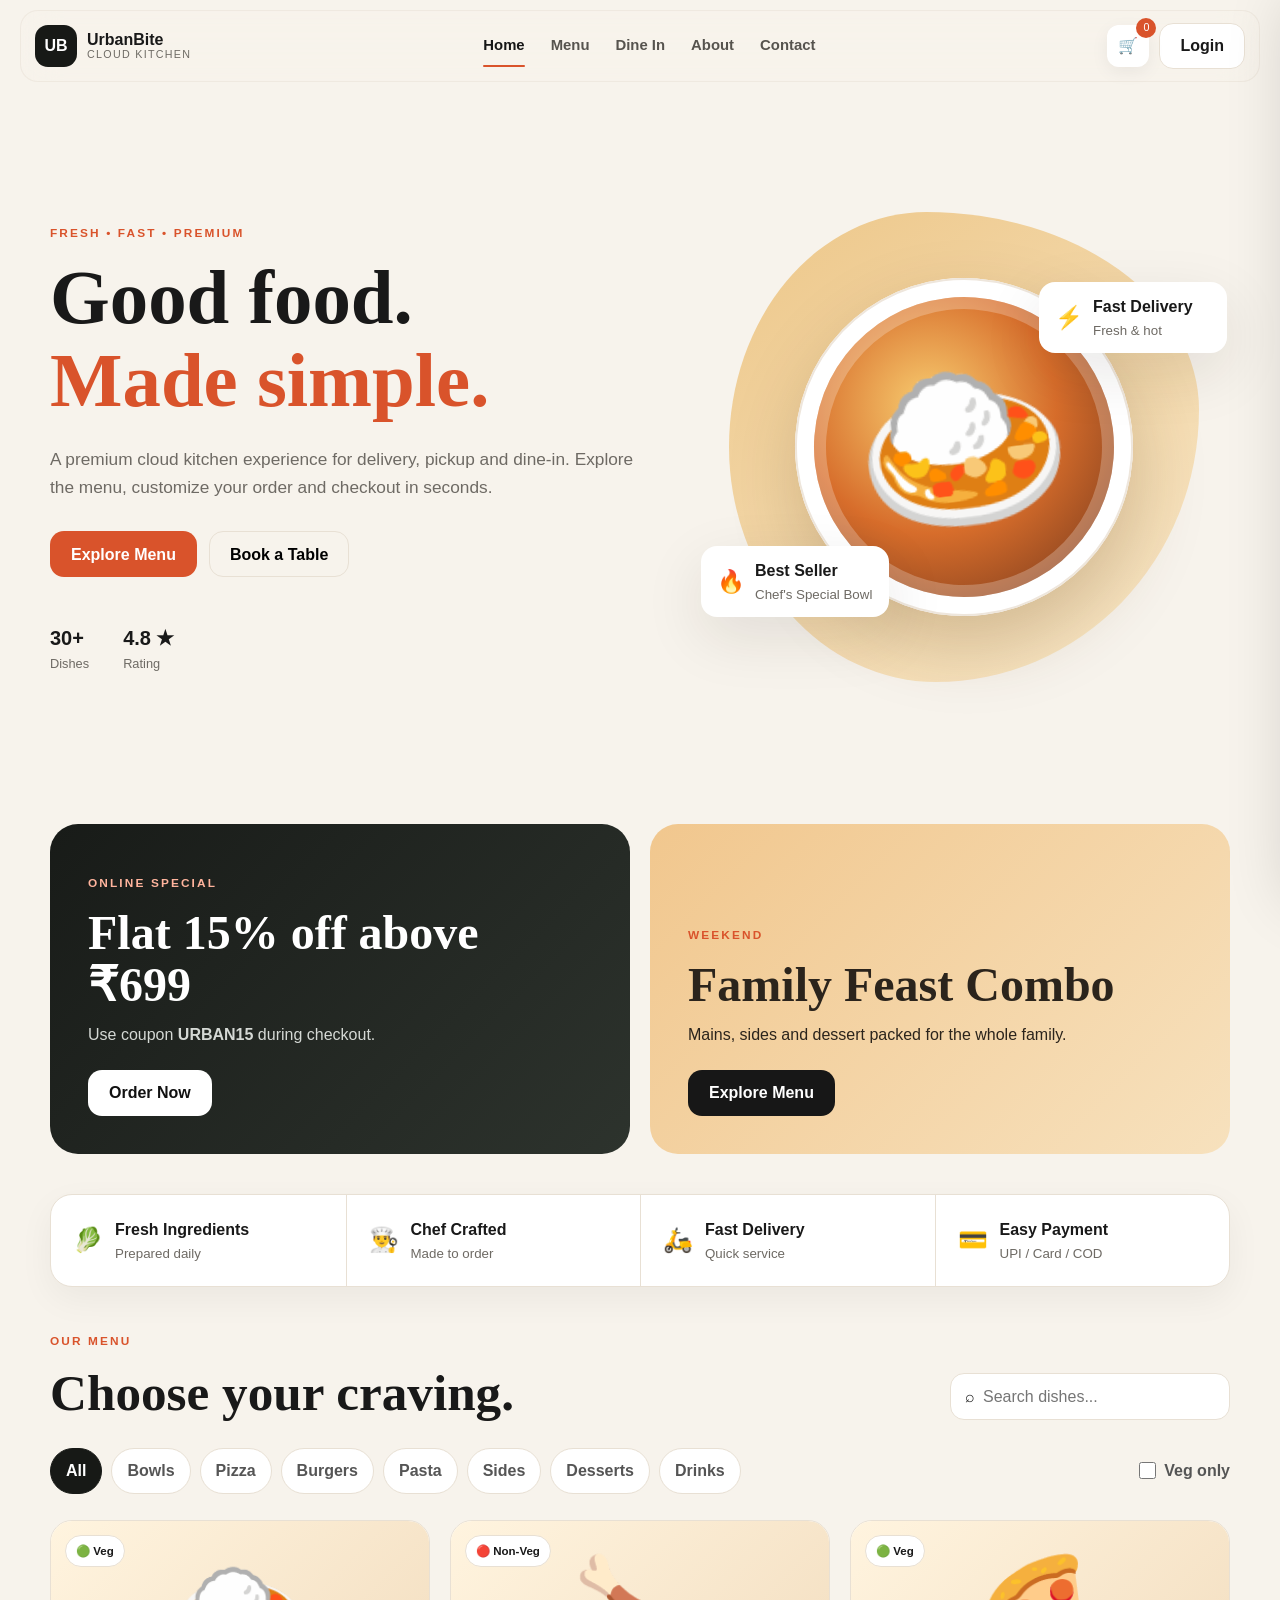
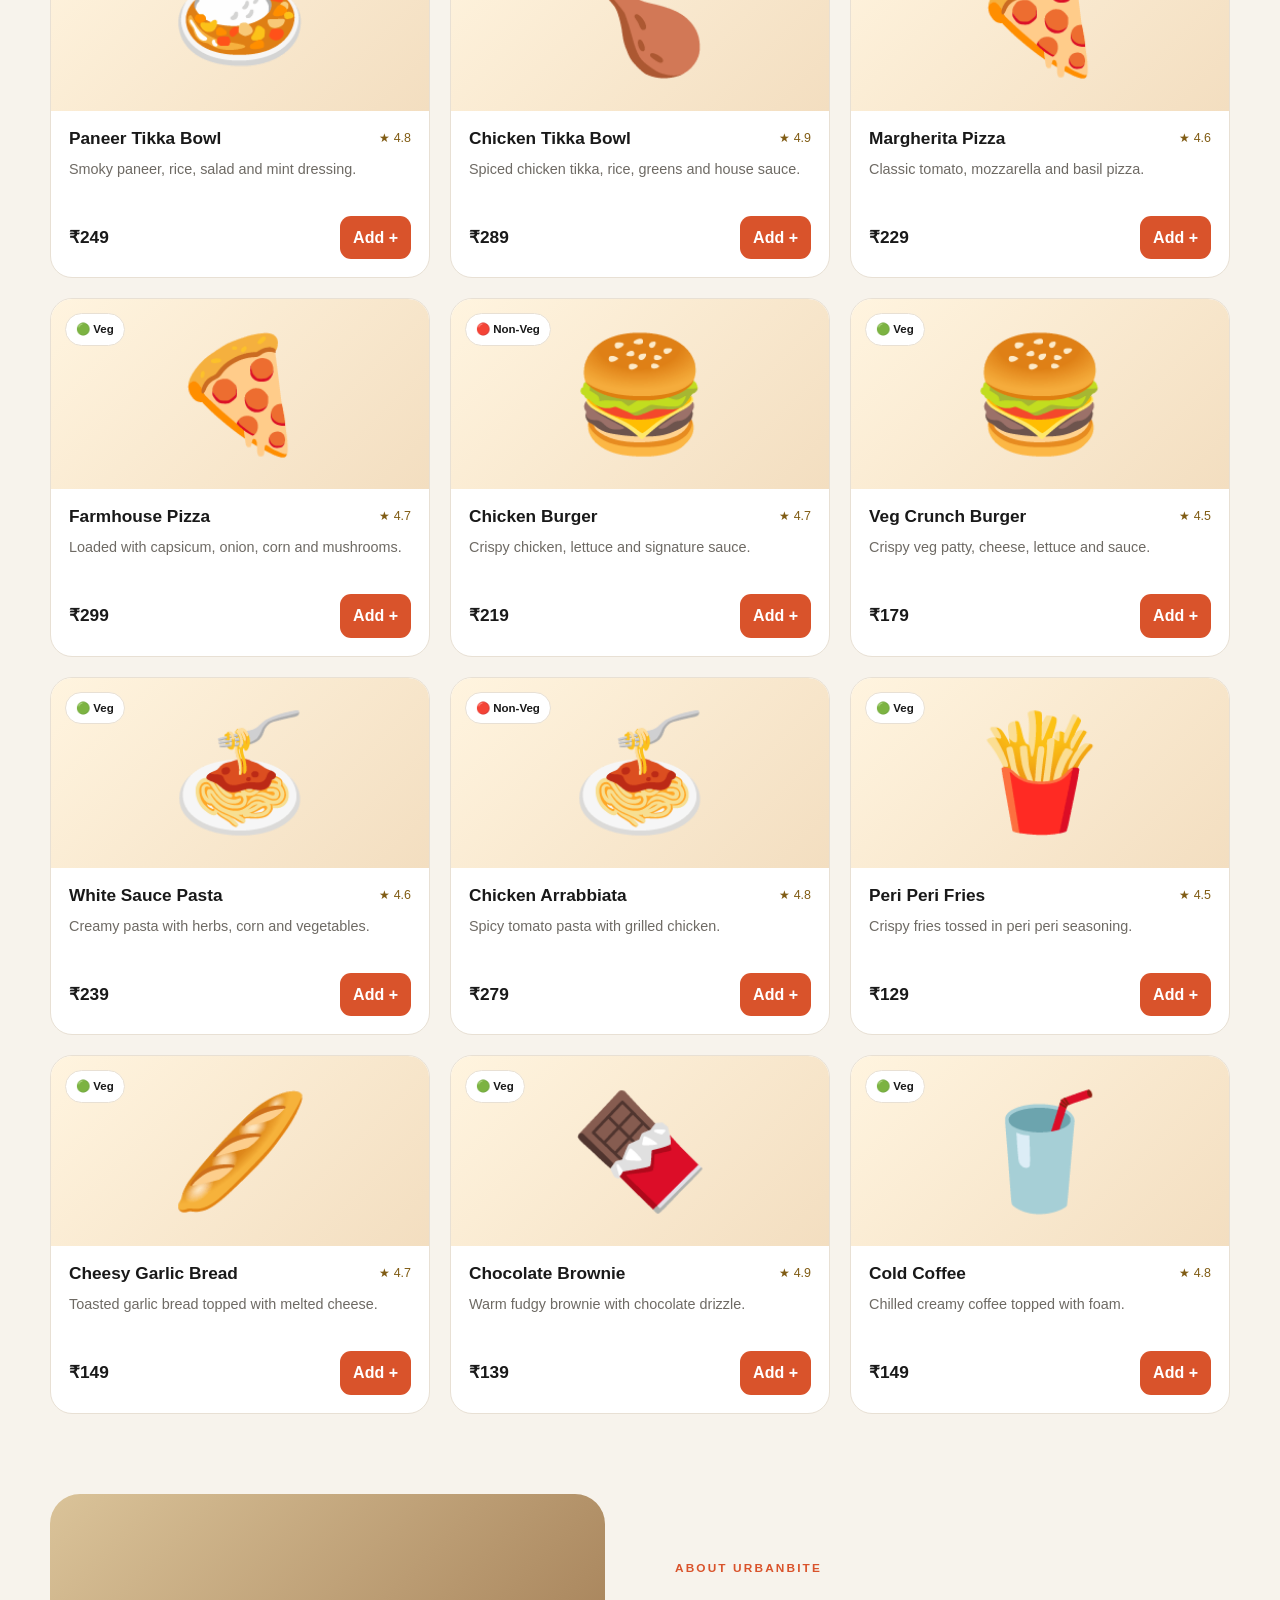
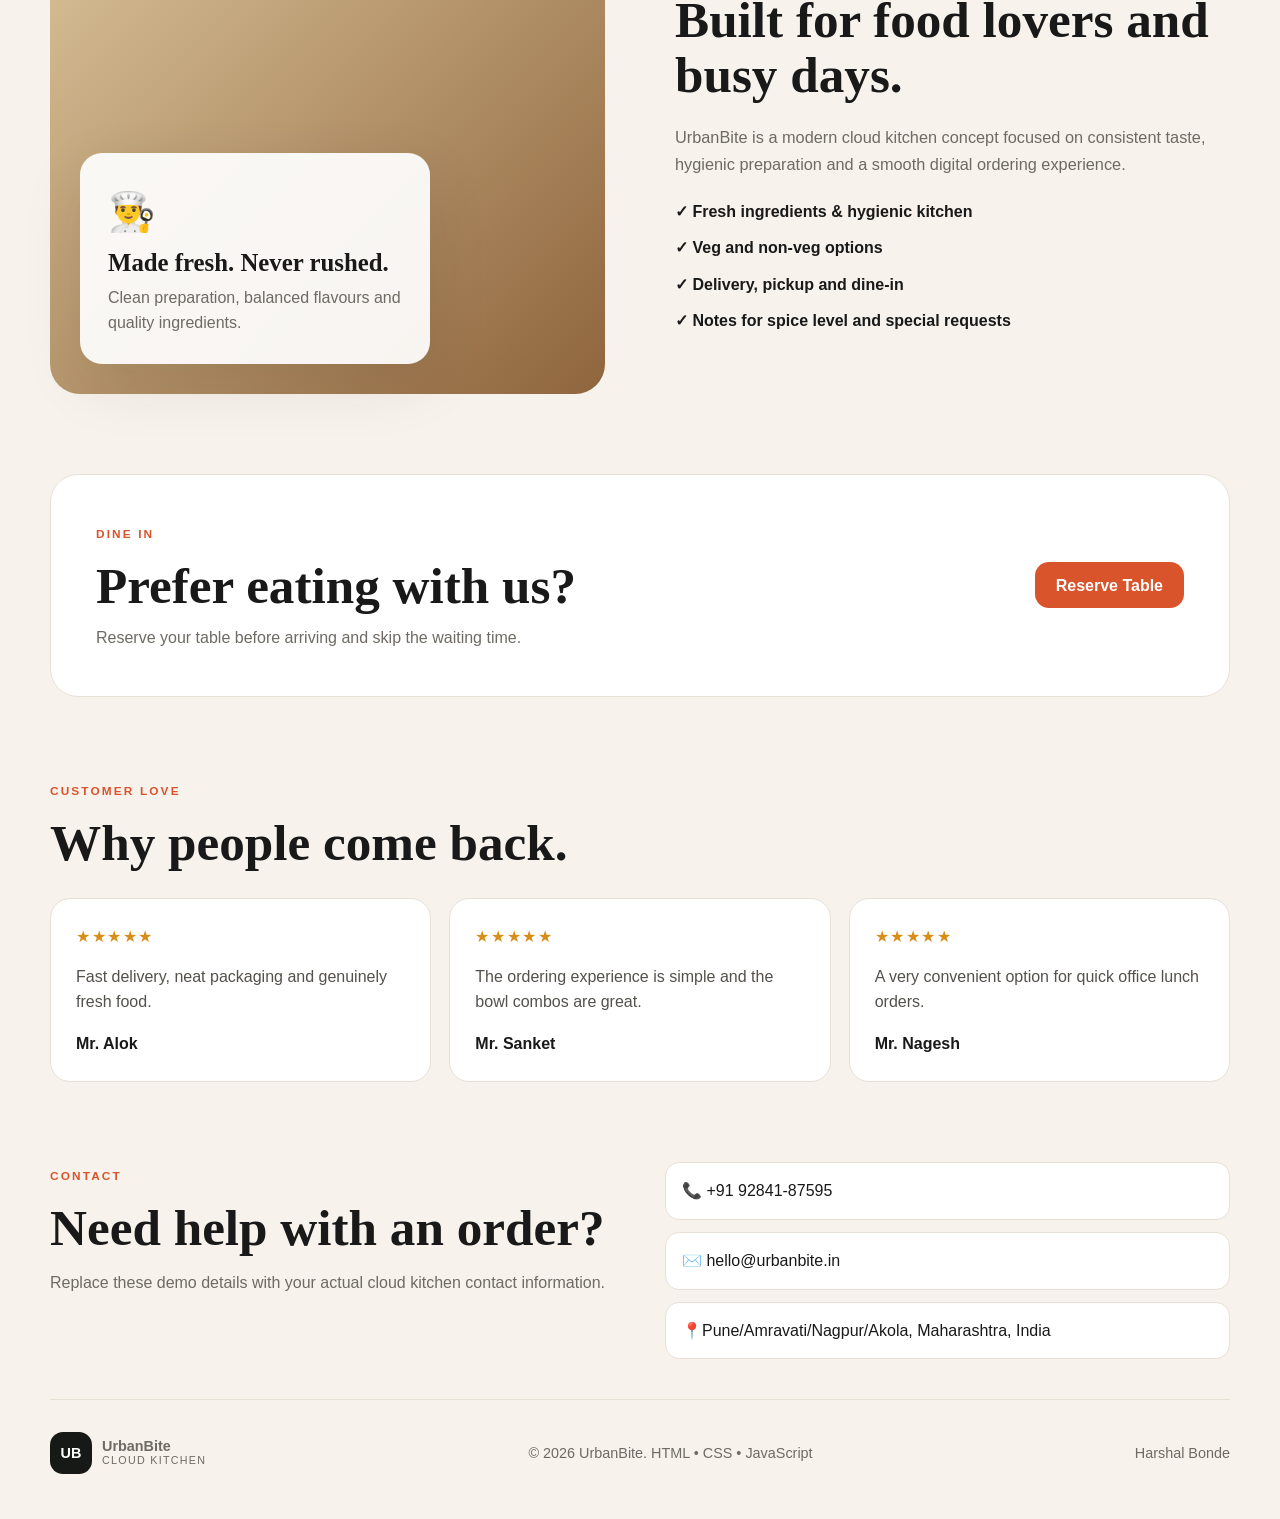
==== index.html @ 5ac87dfa "First Draft" ====
<!DOCTYPE html>
<html lang="en">

<head>
  <meta charset="UTF-8">
  <meta name="viewport" content="width=device-width, initial-scale=1.0">
  <meta name="description" content="UrbanBite - Premium Cloud Kitchen">
  <title>UrbanBite | Cloud Kitchen</title>
  <link rel="shortcut icon" href="fevicon.png" type="image/x-icon">
  <link rel="stylesheet" href="styles.css">
</head>

<body>
  <header class="site-header">
    <a class="brand" href="#home" aria-label="UrbanBite home">
      <span class="brand-mark">UB</span>
      <span class="brand-copy">
        <strong>UrbanBite</strong>
        <small>Cloud Kitchen</small>
      </span>
    </a>

    <button class="menu-toggle" id="menuToggle" aria-label="Toggle navigation" aria-expanded="false">☰</button>

    <nav class="nav-links" id="navLinks">
      <a href="#home" class="active">Home</a>
      <a href="#menu">Menu</a>
      <a href="#dinein">Dine In</a>
      <a href="#about">About</a>
      <a href="#contact">Contact</a>
    </nav>

    <div class="header-actions">
      <button class="icon-btn cart-open-btn" id="openCart" aria-label="Open cart">
        🛒 <span id="cartCount">0</span>
      </button>
      <a class="btn btn-outline" href="login.html" id="accountBtn">Login</a>
    </div>
  </header>

  <main>
    <section class="section hero" id="home">
      <div class="hero-copy">
        <span class="eyebrow">Fresh • Fast • Premium</span>
        <h1>Good food.<br><span>Made simple.</span></h1>
        <p>
          A premium cloud kitchen experience for delivery, pickup and dine-in.
          Explore the menu, customize your order and checkout in seconds.
        </p>
        <div class="hero-actions">
          <a class="btn btn-primary" href="#menu">Explore Menu</a>
          <button class="btn btn-ghost" data-open-booking>Book a Table</button>
        </div>

        <div class="hero-stats">
          <div><strong>30+</strong><span>Dishes</span></div>
          <div><strong>4.8 ★</strong><span>Rating</span></div>
          <!-- <div><strong>25 min</strong><span>Avg. Delivery</span></div> -->
        </div>
      </div>

      <div class="hero-visual" aria-hidden="true">
        <div class="food-orbit">
          <div class="plate">
            <div class="food-bowl">🍛</div>
          </div>
          <div class="floating-card card-1">
            <span>🔥</span>
            <div><strong>Best Seller</strong><small>Chef's Special Bowl</small></div>
          </div>
          <div class="floating-card card-2">
            <span>⚡</span>
            <div><strong>Fast Delivery</strong><small>Fresh & hot</small></div>
          </div>
        </div>
      </div>
    </section>

    

    <section class="section promo-grid">
      <article class="promo-card dark-card">
        <span class="eyebrow">Online Special</span>
        <h3>Flat 15% off above ₹699</h3>
        <p>Use coupon <strong>URBAN15</strong> during checkout.</p>
        <a href="#menu" class="btn btn-light">Order Now</a>
      </article>
      <article class="promo-card warm-card">
        <span class="eyebrow">Weekend</span>
        <h3>Family Feast Combo</h3>
        <p>Mains, sides and dessert packed for the whole family.</p>
        <a href="#menu" class="btn btn-dark">Explore Menu</a>
      </article>
    </section>


    <section class="feature-strip">
      <article><span>🥬</span>
        <div><strong>Fresh Ingredients</strong><small>Prepared daily</small></div>
      </article>
      <article><span>👨‍🍳</span>
        <div><strong>Chef Crafted</strong><small>Made to order</small></div>
      </article>
      <article><span>🛵</span>
        <div><strong>Fast Delivery</strong><small>Quick service</small></div>
      </article>
      <article><span>💳</span>
        <div><strong>Easy Payment</strong><small>UPI / Card / COD</small></div>
      </article>
    </section>


    <section class="section menu-section" id="menu">
      <div class="section-heading">
        <div>
          <span class="eyebrow">Our Menu</span>
          <h2>Choose your craving.</h2>
        </div>
        <label class="search-box">
          <span>⌕</span>
          <input type="search" id="menuSearch" placeholder="Search dishes..." aria-label="Search dishes">
        </label>
      </div>

      <div class="menu-toolbar">
        <div class="category-tabs" id="categoryTabs"></div>
        <label class="veg-filter">
          <input type="checkbox" id="vegOnly">
          <span>Veg only</span>
        </label>
      </div>

      <div class="menu-grid" id="menuGrid"></div>
    </section>

    

    <section class="section split-section" id="about">
      <div class="about-visual">
        <div class="about-panel">
          <span>👨‍🍳</span>
          <h3>Made fresh. Never rushed.</h3>
          <p>Clean preparation, balanced flavours and quality ingredients.</p>
        </div>
      </div>
      <div class="about-copy">
        <span class="eyebrow">About UrbanBite</span>
        <h2>Built for food lovers and busy days.</h2>
        <p>
          UrbanBite is a modern cloud kitchen concept focused on consistent taste,
          hygienic preparation and a smooth digital ordering experience.
        </p>
        <div class="check-list">
          <p>✓ Fresh ingredients & hygienic kitchen</p>
          <p>✓ Veg and non-veg options</p>
          <p>✓ Delivery, pickup and dine-in</p>
          <p>✓ Notes for spice level and special requests</p>
        </div>
      </div>
    </section>

    <section class="section dinein-section" id="dinein">
      <div class="dinein-card">
        <div>
          <span class="eyebrow">Dine In</span>
          <h2>Prefer eating with us?</h2>
          <p>Reserve your table before arriving and skip the waiting time.</p>
        </div>
        <button class="btn btn-primary" data-open-booking>Reserve Table</button>
      </div>
    </section>

    <section class="section testimonials">
      <div class="section-heading">
        <div>
          <span class="eyebrow">Customer Love</span>
          <h2>Why people come back.</h2>
        </div>
      </div>
      <div class="testimonial-grid">
        <article>
          <div class="stars">★★★★★</div>
          <p>Fast delivery, neat packaging and genuinely fresh food.</p><strong>Mr. Alok</strong>
        </article>
        <article>
          <div class="stars">★★★★★</div>
          <p>The ordering experience is simple and the bowl combos are great.</p><strong>Mr. Sanket</strong>
        </article>
        <article>
          <div class="stars">★★★★★</div>
          <p>A very convenient option for quick office lunch orders.</p><strong>Mr. Nagesh</strong>
        </article>
      </div>
    </section>

    <section class="section contact-section" id="contact">
      <div>
        <span class="eyebrow">Contact</span>
        <h2>Need help with an order?</h2>
        <p>Replace these demo details with your actual cloud kitchen contact information.</p>
      </div>
      <div class="contact-cards">
        <a href="tel:+919999999999">📞 +91 92841-87595</a>
        <a href="mailto:hello@urbanbite.in">✉️ hello@urbanbite.in</a>
        <span>📍Pune/Amravati/Nagpur/Akola, Maharashtra, India</span>
      </div>
    </section>
  </main>

  <footer>
    <div class="brand">
      <span class="brand-mark">UB</span>
      <span class="brand-copy"><strong>UrbanBite</strong><small>Cloud Kitchen</small></span>
    </div>
    <p>© <span id="year"></span> UrbanBite. HTML • CSS • JavaScript</p>
    <a href="admin.html">Harshal Bonde</a>
  </footer>

  <aside class="cart-drawer" id="cartDrawer" aria-hidden="true">
    <div class="drawer-head">
      <div><small>Your Order</small>
        <h3>Cart</h3>
      </div>
      <button class="icon-btn" id="closeCart" aria-label="Close cart">✕</button>
    </div>
    <div class="cart-items" id="cartItems"></div>
    <div class="coupon-row">
      <input id="couponInput" placeholder="Coupon code">
      <button id="applyCoupon" class="btn btn-outline">Apply</button>
    </div>
    <div class="cart-summary">
      <div><span>Subtotal</span><strong id="cartSubtotal">₹0</strong></div>
      <div><span>Discount</span><strong id="cartDiscount">- ₹0</strong></div>
      <div><span>Delivery</span><strong id="deliveryFee">₹0</strong></div>
      <div class="grand-total"><span>Total</span><strong id="cartTotal">₹0</strong></div>
      <button class="btn btn-primary full" id="checkoutBtn">Proceed to Checkout</button>
    </div>
  </aside>

  <div class="overlay" id="overlay"></div>

  <div class="modal" id="bookingModal" aria-hidden="true">
    <div class="modal-card">
      <div class="modal-head">
        <div><small>Dine In</small>
          <h3>Reserve a Table</h3>
        </div>
        <button class="icon-btn modal-close" data-close-modal>✕</button>
      </div>
      <form id="bookingForm" class="form-grid">
        <label>Full Name<input required name="name" placeholder="Your name"></label>
        <label>Phone<input required name="phone" type="tel" placeholder="Mobile number"></label>
        <label>Date<input required name="date" type="date"></label>
        <label>Time<input required name="time" type="time"></label>
        <label>Guests
          <select required name="guests">
            <option value="">Select</option>
            <option>1</option>
            <option>2</option>
            <option>3</option>
            <option>4</option>
            <option>5</option>
            <option>6+</option>
          </select>
        </label>
        <label>Seating
          <select name="seating">
            <option>Indoor</option>
            <option>Outdoor</option>
            <option>No preference</option>
          </select>
        </label>
        <button class="btn btn-primary full span-2" type="submit">Confirm Reservation</button>
      </form>
    </div>
  </div>

  <div class="modal" id="checkoutModal" aria-hidden="true">
    <div class="modal-card checkout-card">
      <div class="modal-head">
        <div><small>Checkout</small>
          <h3>Complete Your Order</h3>
        </div>
        <button class="icon-btn modal-close" data-close-modal>✕</button>
      </div>
      <form id="checkoutForm" class="form-grid">
        <label>Full Name<input required name="name" placeholder="Your name"></label>
        <label>Phone<input required name="phone" type="tel" placeholder="Mobile number"></label>
        <label class="span-2">Delivery Address<textarea required name="address"
            placeholder="House no, area, landmark"></textarea></label>
        <label>Order Type
          <select name="orderType" id="orderType">
            <option>Delivery</option>
            <option>Pickup</option>
          </select>
        </label>
        <label>Payment
          <select name="payment">
            <option>Cash on Delivery</option>
            <option>UPI (Any)</option>
            <option>Card (Debit/Credit)</option>
          </select>
        </label>
        <label class="span-2">Instructions<textarea name="notes"
            placeholder="Less spicy, no onion, etc."></textarea></label>
        <button class="btn btn-primary full span-2" type="submit">Place Order</button>
      </form>
    </div>
  </div>

  <div class="toast" id="toast"></div>

  <script src="data.js"></script>
  <script src="app.js"></script>
</body>

</html>
---- styles.css ----
/* :root {
  --bg: #f7f3ec;
  --surface: #fff;
  --surface-soft: #fffaf2;
  --text: #191919;
  --muted: #6e6a64;
  --accent: #d9532b;
  --accent-dark: #ad391d;
  --dark: #171916;
  --line: #e8e0d4;
  --green: #32734d;
  --red: #b43b32;
  --shadow: 0 20px 60px rgba(38, 28, 15, .10);
  --radius: 24px;
}

* {
  box-sizing: border-box;
  margin: 0;
  padding: 0
}

html {
  scroll-behavior: smooth
}

body {
  font-family: Inter, Segoe UI, Arial, sans-serif;
  background: var(--bg);
  color: var(--text);
  line-height: 1.6
}

body.no-scroll {
  overflow: hidden
}

a {
  text-decoration: none;
  color: inherit
}

button,
input,
select,
textarea {
  font: inherit
}

button {
  cursor: pointer
}

h1,
h2,
h3 {
  font-family: Georgia, "Times New Roman", serif;
  line-height: 1.08
}

h1 {
  font-size: clamp(3rem, 6vw, 6rem)
}

h2 {
  font-size: clamp(2rem, 4vw, 3.8rem)
}

h3 {
  font-size: 1.55rem
}

small {
  color: var(--muted)
}

.section {
  width: min(1180px, calc(100% - 40px));
  margin: auto;
  padding: 90px 0
}

.eyebrow {
  display: inline-block;
  color: var(--accent);
  text-transform: uppercase;
  letter-spacing: .18em;
  font-size: .74rem;
  font-weight: 800;
  margin-bottom: 14px
}

.btn {
  min-height: 46px;
  border-radius: 14px;
  padding: 0 20px;
  border: 1px solid transparent;
  display: inline-flex;
  align-items: center;
  justify-content: center;
  font-weight: 750;
  gap: 8px;
  transition: .22s
}

.btn:hover {
  transform: translateY(-2px)
}

.btn-primary {
  background: var(--accent);
  color: #fff
}

.btn-primary:hover {
  background: var(--accent-dark)
}

.btn-outline {
  background: #fff;
  border-color: var(--line)
}

.btn-ghost {
  background: transparent;
  border-color: var(--line)
}

.btn-light {
  background: #fff;
  color: #111
}

.btn-dark {
  background: #171717;
  color: #fff
}

.full {
  width: 100%
}

.icon-btn {
  border: 0;
  background: #fff;
  width: 42px;
  height: 42px;
  border-radius: 12px;
  display: grid;
  place-items: center;
  box-shadow: 0 5px 18px rgba(0, 0, 0, .06)
}

.site-header {
  position: sticky;
  top: 10px;
  z-index: 70;
  width: min(1240px, calc(100% - 24px));
  margin: 10px auto 0;
  padding: 12px 14px;
  border-radius: 18px;
  border: 1px solid rgba(232, 224, 212, 50%);
  background: rgba(247, 243, 236, 40%);
  backdrop-filter: blur(18px);
  display: flex;
  align-items: center;
  justify-content: space-between;
  gap: 18px
}

.brand {
  display: flex;
  align-items: center;
  gap: 10px
}

.brand-mark {
  width: 42px;
  height: 42px;
  border-radius: 13px;
  background: var(--dark);
  color: #fff;
  display: grid;
  place-items: center;
  font-weight: 900
}

.brand-copy strong,
.brand-copy small {
  display: block;
  line-height: 1.1
}

.brand-copy small {
  font-size: .67rem;
  letter-spacing: .12em;
  text-transform: uppercase
}

.nav-links {
  display: flex;
  align-items: center;
  gap: 26px;
  font-size: .93rem;
  font-weight: 700
}

.nav-links a {
  color: #56534e;
  position: relative
}

.nav-links a:hover,
.nav-links a.active {
  color: #161616
}

.nav-links a.active:after {
  content: "";
  position: absolute;
  left: 0;
  right: 0;
  bottom: -9px;
  height: 2px;
  border-radius: 2px;
  background: var(--accent)
}

.header-actions {
  display: flex;
  gap: 10px;
  align-items: center
}

.cart-open-btn {
  position: relative
}

#cartCount {
  position: absolute;
  right: -7px;
  top: -7px;
  min-width: 20px;
  height: 20px;
  border-radius: 10px;
  background: var(--accent);
  color: white;
  font-size: .67rem;
  display: grid;
  place-items: center;
  padding: 0 5px
}

.menu-toggle {
  display: none;
  border: 0;
  background: transparent;
  font-size: 1.4rem
}

.hero {
  min-height: 78vh;
  display: grid;
  grid-template-columns: 1.05fr .95fr;
  gap: 60px;
  align-items: center;
  padding-top: 68px
}

.hero h1 span {
  color: var(--accent)
}

.hero-copy>p {
  max-width: 620px;
  color: var(--muted);
  font-size: 1.08rem;
  margin: 23px 0 30px
}

.hero-actions {
  display: flex;
  gap: 12px;
  flex-wrap: wrap
}

.hero-stats {
  display: flex;
  gap: 34px;
  flex-wrap: wrap;
  margin-top: 45px
}

.hero-stats div {
  display: flex;
  flex-direction: column
}

.hero-stats strong {
  font-size: 1.25rem
}

.hero-stats span {
  font-size: .8rem;
  color: var(--muted)
}

.hero-visual {
  display: grid;
  place-items: center
}

.food-orbit {
  position: relative;
  width: min(470px, 90vw);
  aspect-ratio: 1;
  border-radius: 42% 58% 56% 44% / 50% 42% 58% 50%;
  background: linear-gradient(145deg, #edc789, #f9e8c9);
  display: grid;
  place-items: center
}

.plate {
  width: 72%;
  aspect-ratio: 1;
  border-radius: 50%;
  background: #fff;
  padding: 19px;
  box-shadow: 0 30px 70px rgba(88, 56, 16, .22), inset 0 0 0 2px #eee6dc;
  transform: rotate(-7deg)
}

.food-bowl {
  width: 100%;
  height: 100%;
  border-radius: 50%;
  background: radial-gradient(circle at 40% 35%, #f8ce71, #d76d2b 48%, #6b331b 100%);
  display: grid;
  place-items: center;
  font-size: 11rem;
  box-shadow: inset 0 0 0 12px rgba(255, 255, 255, .24)
}

.floating-card {
  position: absolute;
  background: #fff;
  padding: 12px 16px;
  border-radius: 16px;
  box-shadow: var(--shadow);
  display: flex;
  align-items: center;
  gap: 10px;
  min-width: 188px
}

.floating-card>span {
  font-size: 1.4rem
}

.floating-card strong,
.floating-card small {
  display: block
}

.card-1 {
  left: -28px;
  bottom: 65px
}

.card-2 {
  right: -28px;
  top: 70px
}

.feature-strip {
  width: min(1180px, calc(100% - 40px));
  margin: 0 auto;
  background: #fff;
  border: 1px solid var(--line);
  border-radius: 22px;
  display: grid;
  grid-template-columns: repeat(4, 1fr);
  box-shadow: 0 12px 35px rgba(0, 0, 0, .05)
}

.feature-strip article {
  display: flex;
  align-items: center;
  gap: 12px;
  padding: 22px
}

.feature-strip article+article {
  border-left: 1px solid var(--line)
}

.feature-strip article>span {
  font-size: 1.5rem
}

.feature-strip strong,
.feature-strip small {
  display: block
}

.section-heading {
  display: flex;
  align-items: end;
  justify-content: space-between;
  gap: 20px;
  margin-bottom: 28px
}

.search-box {
  min-width: 280px;
  border: 1px solid var(--line);
  background: #fff;
  border-radius: 14px;
  padding: 0 14px;
  display: flex;
  align-items: center;
  gap: 8px
}

.search-box input {
  height: 45px;
  width: 100%;
  border: 0;
  outline: 0;
  background: transparent
}

.menu-toolbar {
  display: flex;
  align-items: center;
  justify-content: space-between;
  gap: 20px;
  margin-bottom: 26px
}

.category-tabs {
  display: flex;
  gap: 9px;
  flex-wrap: wrap
}

.category-tabs button {
  border: 1px solid var(--line);
  background: #fff;
  border-radius: 999px;
  padding: 9px 15px;
  font-weight: 700;
  color: #555
}

.category-tabs button.active {
  background: var(--dark);
  color: #fff;
  border-color: var(--dark)
}

.veg-filter {
  display: flex;
  gap: 8px;
  align-items: center;
  white-space: nowrap;
  font-weight: 700;
  color: #555
}

.veg-filter input {
  accent-color: var(--green);
  width: 17px;
  height: 17px
}

.menu-grid {
  display: grid;
  grid-template-columns: repeat(3, 1fr);
  gap: 20px
}

.menu-card {
  background: #fff;
  border: 1px solid var(--line);
  border-radius: 22px;
  overflow: hidden;
  transition: .25s;
  display: flex;
  flex-direction: column
}

.menu-card:hover {
  transform: translateY(-5px);
  box-shadow: var(--shadow)
}

.menu-image {
  min-height: 190px;
  display: grid;
  place-items: center;
  font-size: 7rem;
  background: linear-gradient(135deg, #fff4df, #f3dec0);
  position: relative
}

.food-badge {
  position: absolute;
  top: 14px;
  left: 14px;
  background: #fff;
  border: 1px solid var(--line);
  padding: 6px 10px;
  border-radius: 999px;
  font-size: .72rem;
  font-weight: 800
}

.menu-card-body {
  padding: 18px;
  display: flex;
  flex-direction: column;
  gap: 9px;
  flex: 1
}

.menu-card-top {
  display: flex;
  justify-content: space-between;
  gap: 12px;
  align-items: flex-start
}

.menu-card h3 {
  font-family: inherit;
  font-size: 1.08rem
}

.rating {
  font-size: .78rem;
  color: #805c14;
  white-space: nowrap
}

.menu-card p {
  font-size: .9rem;
  color: var(--muted);
  min-height: 44px
}

.menu-card-bottom {
  display: flex;
  align-items: center;
  justify-content: space-between;
  margin-top: auto;
  padding-top: 5px
}

.price {
  font-size: 1.08rem;
  font-weight: 900
}

.add-btn {
  border: 0;
  background: var(--accent);
  color: white;
  padding: 9px 13px;
  border-radius: 11px;
  font-weight: 800
}

.empty-state {
  grid-column: 1/-1;
  text-align: center;
  background: #fff;
  border: 1px dashed var(--line);
  border-radius: 20px;
  padding: 45px;
  color: var(--muted)
}

.promo-grid {
  display: grid;
  grid-template-columns: 1fr 1fr;
  gap: 20px
}

.promo-card {
  min-height: 330px;
  border-radius: 28px;
  padding: 38px;
  display: flex;
  flex-direction: column;
  justify-content: end;
  align-items: flex-start
}

.promo-card h3 {
  font-size: clamp(2rem, 4vw, 3rem);
  max-width: 470px;
  margin-bottom: 12px
}

.promo-card p {
  margin-bottom: 22px
}

.dark-card {
  background: linear-gradient(135deg, #181b18, #2d332d);
  color: #fff
}

.dark-card .eyebrow {
  color: #ffb49d
}

.dark-card p {
  color: #d5d9d5
}

.warm-card {
  background: linear-gradient(135deg, #f1c78e, #f7e1bd);
  color: #2b241c
}

.split-section {
  display: grid;
  grid-template-columns: 1fr 1fr;
  gap: 70px;
  align-items: center
}

.about-visual {
  min-height: 500px;
  border-radius: 30px;
  background: linear-gradient(135deg, #dac399, #8f653d);
  padding: 30px;
  display: flex;
  align-items: end
}

.about-panel {
  background: rgba(255, 255, 255, .92);
  padding: 28px;
  border-radius: 22px;
  max-width: 350px;
  box-shadow: var(--shadow)
}

.about-panel>span {
  font-size: 2.4rem
}

.about-panel h3 {
  margin: 8px 0
}

.about-panel p,
.about-copy>p {
  color: var(--muted)
}

.about-copy>p {
  font-size: 1.02rem;
  margin: 22px 0
}

.check-list {
  display: grid;
  gap: 11px;
  font-weight: 700
}

.dinein-card {
  background: #fff;
  border: 1px solid var(--line);
  border-radius: 28px;
  padding: 45px;
  display: flex;
  align-items: center;
  justify-content: space-between;
  gap: 30px
}

.dinein-card p {
  color: var(--muted);
  margin-top: 12px
}

.testimonial-grid {
  display: grid;
  grid-template-columns: repeat(3, 1fr);
  gap: 18px
}

.testimonial-grid article {
  background: #fff;
  border: 1px solid var(--line);
  border-radius: 20px;
  padding: 25px
}

.stars {
  color: #d98d19;
  letter-spacing: .1em;
  margin-bottom: 14px
}

.testimonial-grid p {
  color: #54514c;
  margin-bottom: 16px
}

.contact-section {
  display: grid;
  grid-template-columns: 1fr 1fr;
  gap: 50px;
  align-items: start
}

.contact-section>div:first-child p {
  color: var(--muted);
  margin-top: 14px;
  max-width: 580px
}

.contact-cards {
  display: grid;
  gap: 12px
}

.contact-cards>* {
  background: #fff;
  border: 1px solid var(--line);
  border-radius: 14px;
  padding: 15px 16px
}

footer {
  width: min(1180px, calc(100% - 40px));
  margin: auto;
  border-top: 1px solid var(--line);
  padding: 32px 0 45px;
  display: flex;
  justify-content: space-between;
  align-items: center;
  gap: 20px;
  color: var(--muted);
  font-size: .9rem
}

.overlay {
  position: fixed;
  inset: 0;
  background: rgba(15, 14, 12, .48);
  z-index: 80;
  opacity: 0;
  visibility: hidden;
  transition: .25s
}

.overlay.active {
  opacity: 1;
  visibility: visible
}

.cart-drawer {
  position: fixed;
  right: -470px;
  top: 0;
  z-index: 90;
  width: min(440px, 100%);
  height: 100vh;
  background: #fff;
  padding: 24px;
  display: flex;
  flex-direction: column;
  transition: .3s;
  box-shadow: -20px 0 60px rgba(0, 0, 0, .16)
}

.cart-drawer.open {
  right: 0
}

.drawer-head,
.modal-head,
.card-title {
  display: flex;
  align-items: center;
  justify-content: space-between;
  gap: 20px
}

.cart-items {
  flex: 1;
  overflow: auto;
  padding: 18px 0;
  display: grid;
  align-content: start;
  gap: 12px
}

.cart-empty {
  text-align: center;
  padding: 60px 15px;
  color: var(--muted)
}

.cart-item {
  display: grid;
  grid-template-columns: 58px 1fr auto;
  gap: 12px;
  border: 1px solid var(--line);
  padding: 11px;
  border-radius: 15px;
  align-items: center
}

.cart-item-icon {
  width: 58px;
  height: 58px;
  border-radius: 13px;
  background: var(--surface-soft);
  display: grid;
  place-items: center;
  font-size: 1.7rem
}

.cart-item h4 {
  font-size: .93rem
}

.cart-item small {
  display: block
}

.qty-controls {
  display: flex;
  align-items: center;
  gap: 8px;
  margin-top: 6px
}

.qty-controls button {
  width: 25px;
  height: 25px;
  border: 1px solid var(--line);
  background: #fff;
  border-radius: 7px
}

.remove-item {
  border: 0;
  background: transparent;
  color: var(--red);
  font-size: .78rem;
  margin-top: 5px
}

.coupon-row {
  display: grid;
  grid-template-columns: 1fr auto;
  gap: 8px;
  margin-bottom: 10px
}

.coupon-row input {
  border: 1px solid var(--line);
  border-radius: 12px;
  padding: 0 12px;
  outline: 0
}

.cart-summary {
  border-top: 1px solid var(--line);
  padding-top: 14px;
  display: grid;
  gap: 8px
}

.cart-summary>div {
  display: flex;
  justify-content: space-between
}

.grand-total {
  font-size: 1.12rem;
  border-top: 1px dashed var(--line);
  padding-top: 10px;
  margin-top: 3px
}

.cart-summary .btn {
  margin-top: 7px
}

.modal {
  position: fixed;
  inset: 0;
  z-index: 100;
  background: rgba(15, 14, 12, .58);
  display: grid;
  place-items: center;
  padding: 20px;
  opacity: 0;
  visibility: hidden;
  transition: .22s
}

.modal.open {
  opacity: 1;
  visibility: visible
}

.modal-card {
  width: min(620px, 100%);
  max-height: 92vh;
  overflow: auto;
  background: #fff;
  border-radius: 24px;
  padding: 24px;
  box-shadow: var(--shadow)
}

.modal-head {
  margin-bottom: 20px
}

.form-grid {
  display: grid;
  grid-template-columns: 1fr 1fr;
  gap: 14px
}

.form-grid label,
.auth-form label {
  font-size: .83rem;
  font-weight: 800;
  color: #555;
  display: grid;
  gap: 6px
}

.form-grid input,
.form-grid select,
.form-grid textarea,
.auth-form input {
  width: 100%;
  border: 1px solid var(--line);
  border-radius: 12px;
  padding: 12px;
  background: #fff;
  outline: 0;
  color: var(--text)
}

.form-grid input:focus,
.form-grid select:focus,
.form-grid textarea:focus,
.auth-form input:focus {
  border-color: #be806d;
  box-shadow: 0 0 0 3px rgba(217, 83, 43, .08)
}

.form-grid textarea {
  min-height: 86px;
  resize: vertical
}

.span-2 {
  grid-column: span 2
}

.toast {
  position: fixed;
  z-index: 150;
  left: 50%;
  bottom: 30px;
  transform: translate(-50%, 30px);
  background: #161616;
  color: #fff;
  padding: 12px 18px;
  border-radius: 12px;
  opacity: 0;
  visibility: hidden;
  transition: .25s;
  box-shadow: 0 12px 30px rgba(0, 0, 0, .2);
  text-align: center
}

.toast.show {
  opacity: 1;
  visibility: visible;
  transform: translate(-50%, 0)
}

.auth-page {
  min-height: 100vh;
  background: linear-gradient(120deg, #f7f3ec 50%, #efe1cb 50%)
}

.auth-brand {
  position: absolute;
  left: 32px;
  top: 28px
}

.auth-shell {
  min-height: 100vh;
  width: min(1120px, calc(100% - 40px));
  margin: auto;
  display: grid;
  grid-template-columns: 1fr 440px;
  gap: 70px;
  align-items: center
}

.auth-copy h1 {
  font-size: clamp(2.8rem, 5vw, 5rem);
  max-width: 650px
}

.auth-copy>p {
  color: var(--muted);
  margin: 22px 0;
  max-width: 620px
}

.auth-demo-box {
  display: inline-grid;
  gap: 3px;
  background: #fff;
  border: 1px solid var(--line);
  border-radius: 16px;
  padding: 15px 18px
}

.auth-card {
  background: #fff;
  border: 1px solid var(--line);
  border-radius: 26px;
  padding: 26px;
  box-shadow: var(--shadow)
}

.auth-tabs {
  display: grid;
  grid-template-columns: 1fr 1fr;
  background: #f6f2eb;
  padding: 5px;
  border-radius: 13px;
  margin-bottom: 22px
}

.auth-tabs button {
  border: 0;
  background: transparent;
  border-radius: 10px;
  padding: 10px;
  font-weight: 800;
  color: #716e68
}

.auth-tabs button.active {
  background: #fff;
  color: #111;
  box-shadow: 0 4px 15px rgba(0, 0, 0, .06)
}

.auth-form {
  display: none;
  gap: 14px
}

.auth-form.active {
  display: grid
}

.auth-note {
  text-align: center;
  color: var(--muted);
  font-size: .78rem
}

.admin-page {
  background: #f2f0eb;
  min-height: 100vh
}

.admin-sidebar {
  position: fixed;
  left: 0;
  top: 0;
  bottom: 0;
  width: 250px;
  background: #181a18;
  color: #fff;
  padding: 25px 18px;
  display: flex;
  flex-direction: column;
  z-index: 80
}

.admin-sidebar .brand {
  padding: 0 8px 25px
}

.admin-sidebar .brand-mark {
  background: #fff;
  color: #171717
}

.admin-sidebar small {
  color: #969d96
}

.admin-sidebar nav {
  display: grid;
  gap: 6px;
  margin-top: 18px
}

.admin-nav {
  border: 0;
  background: transparent;
  color: #bfc4bf;
  text-align: left;
  border-radius: 12px;
  padding: 12px 13px;
  font-weight: 750
}

.admin-nav:hover,
.admin-nav.active {
  background: #2a2e2a;
  color: #fff
}

.sidebar-bottom {
  margin-top: auto;
  border-top: 1px solid #343934;
  padding-top: 16px;
  display: grid;
  gap: 8px
}

.sidebar-bottom a,
.sidebar-bottom button {
  background: transparent;
  color: #c4c9c4;
  border: 0;
  text-align: left;
  padding: 8px
}

.admin-main {
  margin-left: 250px;
  padding: 28px
}

.admin-topbar {
  display: flex;
  align-items: center;
  justify-content: space-between;
  gap: 18px;
  margin-bottom: 25px
}

.admin-topbar h2 {
  font-family: inherit;
  font-size: 1.55rem
}

.admin-user {
  display: flex;
  align-items: center;
  gap: 10px
}

.admin-user>span {
  width: 42px;
  height: 42px;
  border-radius: 12px;
  background: #1d201d;
  color: #fff;
  display: grid;
  place-items: center;
  font-weight: 800
}

.admin-user strong,
.admin-user small {
  display: block
}

.admin-menu-btn {
  display: none
}

.admin-view {
  display: none
}

.admin-view.active {
  display: block
}

.stats-grid {
  display: grid;
  grid-template-columns: repeat(4, 1fr);
  gap: 16px;
  margin-bottom: 20px
}

.stats-grid article {
  background: #fff;
  border: 1px solid #e3ded5;
  border-radius: 18px;
  padding: 20px;
  display: grid;
  gap: 4px
}

.stats-grid strong {
  font-size: 2rem
}

.stats-grid span {
  font-size: .76rem;
  color: var(--muted)
}

.admin-card {
  background: #fff;
  border: 1px solid #e3ded5;
  border-radius: 20px;
  padding: 22px;
  margin-bottom: 20px
}

.card-title {
  margin-bottom: 18px
}

.card-title h3 {
  font-family: inherit;
  font-size: 1.25rem
}

.table-wrap {
  overflow: auto
}

table {
  width: 100%;
  border-collapse: collapse;
  min-width: 720px
}

th,
td {
  text-align: left;
  padding: 13px 12px;
  border-bottom: 1px solid #eeeae4;
  font-size: .88rem
}

th {
  color: #77736c;
  font-size: .74rem;
  text-transform: uppercase;
  letter-spacing: .08em
}

.status-select {
  border: 1px solid var(--line);
  border-radius: 9px;
  padding: 7px;
  background: #fff
}

.delete-btn {
  border: 0;
  background: #fbe8e6;
  color: #9c2f26;
  border-radius: 8px;
  padding: 7px 10px;
  font-weight: 700
}

.recent-order {
  display: flex;
  align-items: center;
  justify-content: space-between;
  gap: 16px;
  padding: 13px 0;
  border-bottom: 1px solid #eeeae4
}

.recent-order:last-child {
  border-bottom: 0
}

.recent-order small,
.recent-order strong {
  display: block
}

@media (max-width:980px) {
  .nav-links {
    position: absolute;
    top: 70px;
    left: 0;
    right: 0;
    background: #fff;
    border: 1px solid var(--line);
    border-radius: 16px;
    padding: 15px;
    display: none;
    flex-direction: column;
    align-items: stretch;
    gap: 4px;
    box-shadow: var(--shadow)
  }

  .nav-links.open {
    display: flex
  }

  .nav-links a {
    padding: 9px 8px
  }

  .nav-links a.active:after {
    display: none
  }

  .menu-toggle {
    display: block
  }

  .site-header {
    flex-wrap: wrap
  }

  .header-actions {
    margin-left: auto
  }

  .hero {
    grid-template-columns: 1fr;
    padding-top: 55px
  }

  .hero-copy {
    text-align: center
  }

  .hero-copy>p {
    margin-left: auto;
    margin-right: auto
  }

  .hero-actions,
  .hero-stats {
    justify-content: center
  }

  .hero-visual {
    padding-top: 10px
  }

  .feature-strip {
    grid-template-columns: 1fr 1fr
  }

  .feature-strip article:nth-child(3) {
    border-left: 0;
    border-top: 1px solid var(--line)
  }

  .feature-strip article:nth-child(4) {
    border-top: 1px solid var(--line)
  }

  .menu-grid {
    grid-template-columns: 1fr 1fr
  }

  .split-section {
    grid-template-columns: 1fr
  }

  .about-visual {
    min-height: 360px
  }

  .testimonial-grid {
    grid-template-columns: 1fr 1fr
  }

  .contact-section {
    grid-template-columns: 1fr
  }

  .stats-grid {
    grid-template-columns: 1fr 1fr
  }
}

@media (max-width:760px) {
  .section {
    width: min(100% - 28px, 1180px);
    padding: 68px 0
  }

  .site-header {
    width: calc(100% - 16px)
  }

  .brand-copy {
    display: none
  }

  .site-header .brand-copy {
    display: none
  }

  .header-actions .btn {
    display: none
  }

  .hero {
    min-height: auto;
    gap: 35px
  }

  .hero-visual {
    overflow: hidden
  }

  .food-orbit {
    width: 340px
  }

  .floating-card {
    min-width: 160px;
    padding: 10px 12px
  }

  .card-1 {
    left: 0
  }

  .card-2 {
    right: 0
  }

  .feature-strip {
    width: calc(100% - 28px);
    grid-template-columns: 1fr
  }

  .feature-strip article+article {
    border-left: 0;
    border-top: 1px solid var(--line)
  }

  .section-heading {
    align-items: stretch;
    flex-direction: column
  }

  .search-box {
    min-width: 0;
    width: 100%
  }

  .menu-toolbar {
    align-items: flex-start;
    flex-direction: column
  }

  .menu-grid {
    grid-template-columns: 1fr
  }

  .promo-grid {
    grid-template-columns: 1fr
  }

  .promo-card {
    min-height: 280px;
    padding: 28px
  }

  .dinein-card {
    align-items: flex-start;
    flex-direction: column
  }

  .testimonial-grid {
    grid-template-columns: 1fr
  }

  footer {
    width: calc(100% - 28px);
    align-items: flex-start;
    flex-direction: column
  }

  .form-grid {
    grid-template-columns: 1fr
  }

  .span-2 {
    grid-column: span 1
  }

  .auth-page {
    background: var(--bg)
  }

  .auth-brand {
    position: static;
    margin: 22px
  }

  .auth-brand .brand-copy {
    display: block
  }

  .auth-shell {
    min-height: auto;
    width: calc(100% - 28px);
    grid-template-columns: 1fr;
    gap: 25px;
    padding: 40px 0
  }

  .auth-copy h1 {
    font-size: 2.7rem
  }

  .auth-card {
    padding: 20px
  }

  .admin-sidebar {
    transform: translateX(-100%);
    transition: .25s
  }

  .admin-sidebar.open {
    transform: translateX(0)
  }

  .admin-main {
    margin-left: 0;
    padding: 18px
  }

  .admin-menu-btn {
    display: grid
  }

  .admin-user div {
    display: none
  }

  .stats-grid {
    grid-template-columns: 1fr 1fr
  }
}

@media (max-width:480px) {
  h1 {
    font-size: 2.75rem
  }

  .hero-stats {
    gap: 20px
  }

  .food-bowl {
    font-size: 5.5rem
  }

  .stats-grid {
    grid-template-columns: 1fr
  }

  .promo-card h3 {
    font-size: 2rem
  }
} 
*/



:root {

  --bg: #f7f3ec;

  --surface: #fff;

  --surface-soft: #fffaf2;

  --text: #191919;

  --muted: #6e6a64;

  --accent: #d9532b;

  --accent-dark: #ad391d;

  --dark: #171916;

  --line: #e8e0d4;

  --green: #32734d;

  --red: #b43b32;

  --shadow: 0 20px 60px rgba(38, 28, 15, .10);

  --radius: 24px;

}



* {

  box-sizing: border-box;

  margin: 0;

  padding: 0
}



html {

  scroll-behavior: smooth
}



body {

  font-family: Inter, Segoe UI, Arial, sans-serif;

  background: var(--bg);

  color: var(--text);

  line-height: 1.6
}



body.no-scroll {

  overflow: hidden
}



a {

  text-decoration: none;

  color: inherit
}



button,

input,

select,

textarea {

  font: inherit
}



button {

  cursor: pointer
}



h1,

h2,

h3 {

  font-family: Georgia, "Times New Roman", serif;

  line-height: 1.08
}



h1 {

  font-size: clamp(3rem, 6vw, 6rem)
}



h2 {

  font-size: clamp(2rem, 4vw, 3.8rem)
}



h3 {

  font-size: 1.55rem
}



small {

  color: var(--muted)
}



.section {

  width: min(1180px, calc(100% - 40px));

  margin: auto;

  padding: 40px 0
}



.eyebrow {

  display: inline-block;

  color: var(--accent);

  text-transform: uppercase;

  letter-spacing: .18em;

  font-size: .74rem;

  font-weight: 800;

  margin-bottom: 14px
}



.btn {

  min-height: 46px;

  border-radius: 14px;

  padding: 0 20px;

  border: 1px solid transparent;

  display: inline-flex;

  align-items: center;

  justify-content: center;

  font-weight: 750;

  gap: 8px;

  transition: .22s
}



.btn:hover {

  transform: translateY(-2px)
}



.btn-primary {

  background: var(--accent);

  color: #fff
}



.btn-primary:hover {

  background: var(--accent-dark)
}



.btn-outline {

  background: #fff;

  border-color: var(--line)
}



.btn-ghost {

  background: transparent;

  border-color: var(--line)
}



.btn-light {

  background: #fff;

  color: #111
}



.btn-dark {

  background: #171717;

  color: #fff
}



.full {

  width: 100%
}



.icon-btn {

  border: 0;

  background: #fff;

  width: 42px;

  height: 42px;

  border-radius: 12px;

  display: grid;

  place-items: center;

  box-shadow: 0 5px 18px rgba(0, 0, 0, .06)
}



.site-header {

  position: sticky;

  top: 10px;

  z-index: 70;

  width: min(1240px, calc(100% - 24px));

  margin: 10px auto 0;

  padding: 12px 14px;

  border-radius: 18px;

  border: 1px solid rgba(232, 224, 212, 50%);

  background: rgba(247, 243, 236, 40%);

  backdrop-filter: blur(18px);

  display: flex;

  align-items: center;

  justify-content: space-between;

  gap: 18px
}



.brand {

  display: flex;

  align-items: center;

  gap: 10px
}



.brand-mark {

  width: 42px;

  height: 42px;

  border-radius: 13px;

  background: var(--dark);

  color: #fff;

  display: grid;

  place-items: center;

  font-weight: 900
}



.brand-copy strong,

.brand-copy small {

  display: block;

  line-height: 1.1
}



.brand-copy small {

  font-size: .67rem;

  letter-spacing: .12em;

  text-transform: uppercase
}



.nav-links {

  display: flex;

  align-items: center;

  gap: 26px;

  font-size: .93rem;

  font-weight: 700
}



.nav-links a {

  color: #56534e;

  position: relative
}



.nav-links a:hover,

.nav-links a.active {

  color: #161616
}



.nav-links a.active:after {

  content: "";

  position: absolute;

  left: 0;

  right: 0;

  bottom: -9px;

  height: 2px;

  border-radius: 2px;

  background: var(--accent)
}



.header-actions {

  display: flex;

  gap: 10px;

  align-items: center
}



.cart-open-btn {

  position: relative
}



#cartCount {

  position: absolute;

  right: -7px;

  top: -7px;

  min-width: 20px;

  height: 20px;

  border-radius: 10px;

  background: var(--accent);

  color: white;

  font-size: .67rem;

  display: grid;

  place-items: center;

  padding: 0 5px
}



.menu-toggle {

  display: none;

  border: 0;

  background: transparent;

  font-size: 1.4rem
}



.hero {

  min-height: 78vh;

  display: grid;

  grid-template-columns: 1.05fr .95fr;

  gap: 60px;

  align-items: center;

  padding-top: 68px
}



.hero h1 span {

  color: var(--accent)
}



.hero-copy>p {

  max-width: 620px;

  color: var(--muted);

  font-size: 1.08rem;

  margin: 23px 0 30px
}



.hero-actions {

  display: flex;

  gap: 12px;

  flex-wrap: wrap
}



.hero-stats {

  display: flex;

  gap: 34px;

  flex-wrap: wrap;

  margin-top: 45px
}



.hero-stats div {

  display: flex;

  flex-direction: column
}



.hero-stats strong {

  font-size: 1.25rem
}



.hero-stats span {

  font-size: .8rem;

  color: var(--muted)
}



.hero-visual {

  display: grid;

  place-items: center
}



.food-orbit {

  position: relative;

  width: min(470px, 90vw);

  aspect-ratio: 1;

  border-radius: 42% 58% 56% 44% / 50% 42% 58% 50%;

  background: linear-gradient(145deg, #edc789, #f9e8c9);

  display: grid;

  place-items: center
}



.plate {

  width: 72%;

  aspect-ratio: 1;

  border-radius: 50%;

  background: #fff;

  padding: 19px;

  box-shadow: 0 30px 70px rgba(88, 56, 16, .22), inset 0 0 0 2px #eee6dc;

  transform: rotate(-7deg)
}



.food-bowl {

  width: 100%;

  height: 100%;

  border-radius: 50%;

  background: radial-gradient(circle at 40% 35%, #f8ce71, #d76d2b 48%, #6b331b 100%);

  display: grid;

  place-items: center;

  font-size: 11rem;

  box-shadow: inset 0 0 0 12px rgba(255, 255, 255, .24)
}



.floating-card {

  position: absolute;

  background: #fff;

  padding: 12px 16px;

  border-radius: 16px;

  box-shadow: var(--shadow);

  display: flex;

  align-items: center;

  gap: 10px;

  min-width: 188px
}



.floating-card>span {

  font-size: 1.4rem
}



.floating-card strong,

.floating-card small {

  display: block
}



.card-1 {

  left: -28px;

  bottom: 65px
}



.card-2 {

  right: -28px;

  top: 70px
}



.feature-strip {

  width: min(1180px, calc(100% - 40px));

  margin: 0 auto;

  background: #fff;

  border: 1px solid var(--line);

  border-radius: 22px;

  display: grid;

  grid-template-columns: repeat(4, 1fr);

  box-shadow: 0 12px 35px rgba(0, 0, 0, .05)
}



.feature-strip article {

  display: flex;

  align-items: center;

  gap: 12px;

  padding: 22px
}



.feature-strip article+article {

  border-left: 1px solid var(--line)
}



.feature-strip article>span {

  font-size: 1.5rem
}



.feature-strip strong,

.feature-strip small {

  display: block
}



.section-heading {

  display: flex;

  align-items: end;

  justify-content: space-between;

  gap: 20px;

  margin-bottom: 28px
}



.search-box {

  min-width: 280px;

  border: 1px solid var(--line);

  background: #fff;

  border-radius: 14px;

  padding: 0 14px;

  display: flex;

  align-items: center;

  gap: 8px
}



.search-box input {

  height: 45px;

  width: 100%;

  border: 0;

  outline: 0;

  background: transparent
}



.menu-toolbar {

  display: flex;

  align-items: center;

  justify-content: space-between;

  gap: 20px;

  margin-bottom: 26px
}



.category-tabs {

  display: flex;

  gap: 9px;

  flex-wrap: wrap
}



.category-tabs button {

  border: 1px solid var(--line);

  background: #fff;

  border-radius: 999px;

  padding: 9px 15px;

  font-weight: 700;

  color: #555
}



.category-tabs button.active {

  background: var(--dark);

  color: #fff;

  border-color: var(--dark)
}



.veg-filter {

  display: flex;

  gap: 8px;

  align-items: center;

  white-space: nowrap;

  font-weight: 700;

  color: #555
}



.veg-filter input {

  accent-color: var(--green);

  width: 17px;

  height: 17px
}



.menu-grid {

  display: grid;

  grid-template-columns: repeat(3, 1fr);

  gap: 20px
}



.menu-card {

  background: #fff;

  border: 1px solid var(--line);

  border-radius: 22px;

  overflow: hidden;

  transition: .25s;

  display: flex;

  flex-direction: column
}



.menu-card:hover {

  transform: translateY(-5px);

  box-shadow: var(--shadow)
}



.menu-image {

  min-height: 190px;

  display: grid;

  place-items: center;

  font-size: 7rem;

  background: linear-gradient(135deg, #fff4df, #f3dec0);

  position: relative
}



.food-badge {

  position: absolute;

  top: 14px;

  left: 14px;

  background: #fff;

  border: 1px solid var(--line);

  padding: 6px 10px;

  border-radius: 999px;

  font-size: .72rem;

  font-weight: 800
}



.menu-card-body {

  padding: 18px;

  display: flex;

  flex-direction: column;

  gap: 9px;

  flex: 1
}



.menu-card-top {

  display: flex;

  justify-content: space-between;

  gap: 12px;

  align-items: flex-start
}



.menu-card h3 {

  font-family: inherit;

  font-size: 1.08rem
}



.rating {

  font-size: .78rem;

  color: #805c14;

  white-space: nowrap
}



.menu-card p {

  font-size: .9rem;

  color: var(--muted);

  min-height: 44px
}



.menu-card-bottom {

  display: flex;

  align-items: center;

  justify-content: space-between;

  margin-top: auto;

  padding-top: 5px
}



.price {

  font-size: 1.08rem;

  font-weight: 900
}



.add-btn {

  border: 0;

  background: var(--accent);

  color: white;

  padding: 9px 13px;

  border-radius: 11px;

  font-weight: 800
}



.empty-state {

  grid-column: 1/-1;

  text-align: center;

  background: #fff;

  border: 1px dashed var(--line);

  border-radius: 20px;

  padding: 45px;

  color: var(--muted)
}



.promo-grid {

  display: grid;

  grid-template-columns: 1fr 1fr;

  gap: 20px
}



.promo-card {

  min-height: 330px;

  border-radius: 28px;

  padding: 38px;

  display: flex;

  flex-direction: column;

  justify-content: end;

  align-items: flex-start
}



.promo-card h3 {

  font-size: clamp(2rem, 4vw, 3rem);

  max-width: 470px;

  margin-bottom: 12px
}



.promo-card p {

  margin-bottom: 22px
}



.dark-card {

  background: linear-gradient(135deg, #181b18, #2d332d);

  color: #fff
}



.dark-card .eyebrow {

  color: #ffb49d
}



.dark-card p {

  color: #d5d9d5
}



.warm-card {

  background: linear-gradient(135deg, #f1c78e, #f7e1bd);

  color: #2b241c
}



.split-section {

  display: grid;

  grid-template-columns: 1fr 1fr;

  gap: 70px;

  align-items: center
}



.about-visual {

  min-height: 500px;

  border-radius: 30px;

  background: linear-gradient(135deg, #dac399, #8f653d);

  padding: 30px;

  display: flex;

  align-items: end
}



.about-panel {

  background: rgba(255, 255, 255, .92);

  padding: 28px;

  border-radius: 22px;

  max-width: 350px;

  box-shadow: var(--shadow)
}



.about-panel>span {

  font-size: 2.4rem
}



.about-panel h3 {

  margin: 8px 0
}



.about-panel p,

.about-copy>p {

  color: var(--muted)
}



.about-copy>p {

  font-size: 1.02rem;

  margin: 22px 0
}



.check-list {

  display: grid;

  gap: 11px;

  font-weight: 700
}



.dinein-card {

  background: #fff;

  border: 1px solid var(--line);

  border-radius: 28px;

  padding: 45px;

  display: flex;

  align-items: center;

  justify-content: space-between;

  gap: 30px
}



.dinein-card p {

  color: var(--muted);

  margin-top: 12px
}



.testimonial-grid {

  display: grid;

  grid-template-columns: repeat(3, 1fr);

  gap: 18px
}



.testimonial-grid article {

  background: #fff;

  border: 1px solid var(--line);

  border-radius: 20px;

  padding: 25px
}



.stars {

  color: #d98d19;

  letter-spacing: .1em;

  margin-bottom: 14px
}



.testimonial-grid p {

  color: #54514c;

  margin-bottom: 16px
}



.contact-section {

  display: grid;

  grid-template-columns: 1fr 1fr;

  gap: 50px;

  align-items: start
}



.contact-section>div:first-child p {

  color: var(--muted);

  margin-top: 14px;

  max-width: 580px
}



.contact-cards {

  display: grid;

  gap: 12px
}



.contact-cards>* {

  background: #fff;

  border: 1px solid var(--line);

  border-radius: 14px;

  padding: 15px 16px
}



footer {

  width: min(1180px, calc(100% - 40px));

  margin: auto;

  border-top: 1px solid var(--line);

  padding: 32px 0 45px;

  display: flex;

  justify-content: space-between;

  align-items: center;

  gap: 20px;

  color: var(--muted);

  font-size: .9rem
}



.overlay {

  position: fixed;

  inset: 0;

  background: rgba(15, 14, 12, .48);

  z-index: 80;

  opacity: 0;

  visibility: hidden;

  transition: .25s
}



.overlay.active {

  opacity: 1;

  visibility: visible
}



.cart-drawer {

  position: fixed;

  right: -470px;

  top: 0;

  z-index: 90;

  width: min(440px, 100%);

  height: 100vh;

  background: #fff;

  padding: 24px;

  display: flex;

  flex-direction: column;

  transition: .3s;

  box-shadow: -20px 0 60px rgba(0, 0, 0, .16)
}



.cart-drawer.open {

  right: 0
}



.drawer-head,

.modal-head,

.card-title {

  display: flex;

  align-items: center;

  justify-content: space-between;

  gap: 20px
}



.cart-items {

  flex: 1;

  overflow: auto;

  padding: 18px 0;

  display: grid;

  align-content: start;

  gap: 12px
}



.cart-empty {

  text-align: center;

  padding: 60px 15px;

  color: var(--muted)
}



.cart-item {

  display: grid;

  grid-template-columns: 58px 1fr auto;

  gap: 12px;

  border: 1px solid var(--line);

  padding: 11px;

  border-radius: 15px;

  align-items: center
}



.cart-item-icon {

  width: 58px;

  height: 58px;

  border-radius: 13px;

  background: var(--surface-soft);

  display: grid;

  place-items: center;

  font-size: 1.7rem
}



.cart-item h4 {

  font-size: .93rem
}



.cart-item small {

  display: block
}



.qty-controls {

  display: flex;

  align-items: center;

  gap: 8px;

  margin-top: 6px
}



.qty-controls button {

  width: 25px;

  height: 25px;

  border: 1px solid var(--line);

  background: #fff;

  border-radius: 7px
}



.remove-item {

  border: 0;

  background: transparent;

  color: var(--red);

  font-size: .78rem;

  margin-top: 5px
}



.coupon-row {

  display: grid;

  grid-template-columns: 1fr auto;

  gap: 8px;

  margin-bottom: 10px
}



.coupon-row input {

  border: 1px solid var(--line);

  border-radius: 12px;

  padding: 0 12px;

  outline: 0
}



.cart-summary {

  border-top: 1px solid var(--line);

  padding-top: 14px;

  display: grid;

  gap: 8px
}



.cart-summary>div {

  display: flex;

  justify-content: space-between
}



.grand-total {

  font-size: 1.12rem;

  border-top: 1px dashed var(--line);

  padding-top: 10px;

  margin-top: 3px
}



.cart-summary .btn {

  margin-top: 7px
}



.modal {

  position: fixed;

  inset: 0;

  z-index: 100;

  background: rgba(15, 14, 12, .58);

  display: grid;

  place-items: center;

  padding: 20px;

  opacity: 0;

  visibility: hidden;

  transition: .22s
}



.modal.open {

  opacity: 1;

  visibility: visible
}



.modal-card {

  width: min(620px, 100%);

  max-height: 92vh;

  overflow: auto;

  background: #fff;

  border-radius: 24px;

  padding: 24px;

  box-shadow: var(--shadow)
}



.modal-head {

  margin-bottom: 20px
}



.form-grid {

  display: grid;

  grid-template-columns: 1fr 1fr;

  gap: 14px
}



.form-grid label,

.auth-form label {

  font-size: .83rem;

  font-weight: 800;

  color: #555;

  display: grid;

  gap: 6px
}



.form-grid input,

.form-grid select,

.form-grid textarea,

.auth-form input {

  width: 100%;

  border: 1px solid var(--line);

  border-radius: 12px;

  padding: 12px;

  background: #fff;

  outline: 0;

  color: var(--text)
}



.form-grid input:focus,

.form-grid select:focus,

.form-grid textarea:focus,

.auth-form input:focus {

  border-color: #be806d;

  box-shadow: 0 0 0 3px rgba(217, 83, 43, .08)
}



.form-grid textarea {

  min-height: 86px;

  resize: vertical
}



.span-2 {

  grid-column: span 2
}



.toast {

  position: fixed;

  z-index: 150;

  left: 50%;

  bottom: 30px;

  transform: translate(-50%, 30px);

  background: #161616;

  color: #fff;

  padding: 12px 18px;

  border-radius: 12px;

  opacity: 0;

  visibility: hidden;

  transition: .25s;

  box-shadow: 0 12px 30px rgba(0, 0, 0, .2);

  text-align: center
}



.toast.show {

  opacity: 1;

  visibility: visible;

  transform: translate(-50%, 0)
}



.auth-page {

  min-height: 100vh;

  background: linear-gradient(120deg, #f7f3ec 50%, #efe1cb 50%)
}



.auth-brand {

  position: absolute;

  left: 32px;

  top: 28px
}



.auth-shell {

  min-height: 100vh;

  width: min(1120px, calc(100% - 40px));

  margin: auto;

  display: grid;

  grid-template-columns: 1fr 440px;

  gap: 70px;

  align-items: center
}



.auth-copy h1 {

  font-size: clamp(2.8rem, 5vw, 5rem);

  max-width: 650px
}



.auth-copy>p {

  color: var(--muted);

  margin: 22px 0;

  max-width: 620px
}



.auth-demo-box {

  display: inline-grid;

  gap: 3px;

  background: #fff;

  border: 1px solid var(--line);

  border-radius: 16px;

  padding: 15px 18px
}



.auth-card {

  background: #fff;

  border: 1px solid var(--line);

  border-radius: 26px;

  padding: 26px;

  box-shadow: var(--shadow)
}



.auth-tabs {

  display: grid;

  grid-template-columns: 1fr 1fr;

  background: #f6f2eb;

  padding: 5px;

  border-radius: 13px;

  margin-bottom: 22px
}



.auth-tabs button {

  border: 0;

  background: transparent;

  border-radius: 10px;

  padding: 10px;

  font-weight: 800;

  color: #716e68
}



.auth-tabs button.active {

  background: #fff;

  color: #111;

  box-shadow: 0 4px 15px rgba(0, 0, 0, .06)
}



.auth-form {

  display: none;

  gap: 14px
}



.auth-form.active {

  display: grid
}



.auth-note {

  text-align: center;

  color: var(--muted);

  font-size: .78rem
}



.admin-page {

  background: #f2f0eb;

  min-height: 100vh
}



.admin-sidebar {

  position: fixed;

  left: 0;

  top: 0;

  bottom: 0;

  width: 250px;

  background: #181a18;

  color: #fff;

  padding: 25px 18px;

  display: flex;

  flex-direction: column;

  z-index: 80
}



.admin-sidebar .brand {

  padding: 0 8px 25px
}



.admin-sidebar .brand-mark {

  background: #fff;

  color: #171717
}



.admin-sidebar small {

  color: #969d96
}



.admin-sidebar nav {

  display: grid;

  gap: 6px;

  margin-top: 18px
}



.admin-nav {

  border: 0;

  background: transparent;

  color: #bfc4bf;

  text-align: left;

  border-radius: 12px;

  padding: 12px 13px;

  font-weight: 750
}



.admin-nav:hover,

.admin-nav.active {

  background: #2a2e2a;

  color: #fff
}



.sidebar-bottom {

  margin-top: auto;

  border-top: 1px solid #343934;

  padding-top: 16px;

  display: grid;

  gap: 8px
}



.sidebar-bottom a,

.sidebar-bottom button {

  background: transparent;

  color: #c4c9c4;

  border: 0;

  text-align: left;

  padding: 8px
}



.admin-main {

  margin-left: 250px;

  padding: 28px
}



.admin-topbar {

  display: flex;

  align-items: center;

  justify-content: space-between;

  gap: 18px;

  margin-bottom: 25px
}



.admin-topbar h2 {

  font-family: inherit;

  font-size: 1.55rem
}



.admin-user {

  display: flex;

  align-items: center;

  gap: 10px
}



.admin-user>span {

  width: 42px;

  height: 42px;

  border-radius: 12px;

  background: #1d201d;

  color: #fff;

  display: grid;

  place-items: center;

  font-weight: 800
}



.admin-user strong,

.admin-user small {

  display: block
}



.admin-menu-btn {

  display: none
}



.admin-view {

  display: none
}



.admin-view.active {

  display: block
}



.stats-grid {

  display: grid;

  grid-template-columns: repeat(4, 1fr);

  gap: 16px;

  margin-bottom: 20px
}



.stats-grid article {

  background: #fff;

  border: 1px solid #e3ded5;

  border-radius: 18px;

  padding: 20px;

  display: grid;

  gap: 4px
}



.stats-grid strong {

  font-size: 2rem
}



.stats-grid span {

  font-size: .76rem;

  color: var(--muted)
}



.admin-card {

  background: #fff;

  border: 1px solid #e3ded5;

  border-radius: 20px;

  padding: 22px;

  margin-bottom: 20px
}



.card-title {

  margin-bottom: 18px
}



.card-title h3 {

  font-family: inherit;

  font-size: 1.25rem
}



.table-wrap {

  overflow: auto
}



table {

  width: 100%;

  border-collapse: collapse;

  min-width: 720px
}



th,

td {

  text-align: left;

  padding: 13px 12px;

  border-bottom: 1px solid #eeeae4;

  font-size: .88rem
}



th {

  color: #77736c;

  font-size: .74rem;

  text-transform: uppercase;

  letter-spacing: .08em
}



.status-select {

  border: 1px solid var(--line);

  border-radius: 9px;

  padding: 7px;

  background: #fff
}



.delete-btn {

  border: 0;

  background: #fbe8e6;

  color: #9c2f26;

  border-radius: 8px;

  padding: 7px 10px;

  font-weight: 700
}



.recent-order {

  display: flex;

  align-items: center;

  justify-content: space-between;

  gap: 16px;

  padding: 13px 0;

  border-bottom: 1px solid #eeeae4
}



.recent-order:last-child {

  border-bottom: 0
}



.recent-order small,

.recent-order strong {

  display: block
}



@media (max-width:980px) {

  .nav-links {

    position: absolute;

    top: 70px;

    left: 0;

    right: 0;

    background: #fff;

    border: 1px solid var(--line);

    border-radius: 16px;

    padding: 15px;

    display: none;

    flex-direction: column;

    align-items: stretch;

    gap: 4px;

    box-shadow: var(--shadow)
  }



  .nav-links.open {

    display: flex
  }



  .nav-links a {

    padding: 9px 8px
  }



  .nav-links a.active:after {

    display: none
  }



  .menu-toggle {

    display: block
  }



  .site-header {

    flex-wrap: wrap
  }



  .header-actions {

    margin-left: auto
  }



  .hero {

    grid-template-columns: 1fr;

    padding-top: 55px
  }



  .hero-copy {

    text-align: center
  }



  .hero-copy>p {

    margin-left: auto;

    margin-right: auto
  }



  .hero-actions,

  .hero-stats {

    justify-content: center
  }



  .hero-visual {

    padding-top: 10px
  }



  .feature-strip {

    grid-template-columns: 1fr 1fr
  }



  .feature-strip article:nth-child(3) {

    border-left: 0;

    border-top: 1px solid var(--line)
  }



  .feature-strip article:nth-child(4) {

    border-top: 1px solid var(--line)
  }



  .menu-grid {

    grid-template-columns: 1fr 1fr
  }



  .split-section {

    grid-template-columns: 1fr
  }



  .about-visual {

    min-height: 360px
  }



  .testimonial-grid {

    grid-template-columns: 1fr 1fr
  }



  .contact-section {

    grid-template-columns: 1fr
  }



  .stats-grid {

    grid-template-columns: 1fr 1fr
  }

}



@media (max-width:760px) {

  .section {

    width: min(100% - 28px, 1180px);

    padding: 68px 0
  }



  .site-header {

    width: calc(100% - 16px)
  }



  .brand-copy {

    display: none
  }



  .site-header .brand-copy {

    display: none
  }



  .header-actions .btn {

    display: none
  }



  .hero {

    min-height: auto;

    gap: 35px
  }



  .hero-visual {

    overflow: hidden
  }



  .food-orbit {

    width: 340px
  }



  .floating-card {

    min-width: 160px;

    padding: 10px 12px
  }



  .card-1 {

    left: 0
  }



  .card-2 {

    right: 0
  }



  .feature-strip {

    width: calc(100% - 28px);

    grid-template-columns: 1fr
  }



  .feature-strip article+article {

    border-left: 0;

    border-top: 1px solid var(--line)
  }



  .section-heading {

    align-items: stretch;

    flex-direction: column
  }



  .search-box {

    min-width: 0;

    width: 100%
  }



  .menu-toolbar {

    align-items: flex-start;

    flex-direction: column
  }



  .menu-grid {

    grid-template-columns: 1fr
  }



  .promo-grid {

    grid-template-columns: 1fr
  }



  .promo-card {

    min-height: 280px;

    padding: 28px
  }



  .dinein-card {

    align-items: flex-start;

    flex-direction: column
  }



  .testimonial-grid {

    grid-template-columns: 1fr
  }



  footer {

    width: calc(100% - 28px);

    align-items: flex-start;

    flex-direction: column
  }



  .form-grid {

    grid-template-columns: 1fr
  }



  .span-2 {

    grid-column: span 1
  }



  .auth-page {

    background: var(--bg)
  }



  .auth-brand {

    position: static;

    margin: 22px
  }



  .auth-brand .brand-copy {

    display: block
  }



  .auth-shell {

    min-height: auto;

    width: calc(100% - 28px);

    grid-template-columns: 1fr;

    gap: 25px;

    padding: 40px 0
  }



  .auth-copy h1 {

    font-size: 2.7rem
  }



  .auth-card {

    padding: 20px
  }



  .admin-sidebar {

    transform: translateX(-100%);

    transition: .25s
  }



  .admin-sidebar.open {

    transform: translateX(0)
  }



  .admin-main {

    margin-left: 0;

    padding: 18px
  }



  .admin-menu-btn {

    display: grid
  }



  .admin-user div {

    display: none
  }



  .stats-grid {

    grid-template-columns: 1fr 1fr
  }

}



@media (max-width:480px) {

  h1 {

    font-size: 2.75rem
  }



  .hero-stats {

    gap: 20px
  }



  .food-bowl {

    font-size: 5.5rem
  }



  .stats-grid {

    grid-template-columns: 1fr
  }



  .promo-card h3 {

    font-size: 2rem
  }

}
/* ==================================================
   CUSTOMER PROFILE PAGE
   Added for profile.html + profile.js
   ================================================== */

.profile-page {
  min-height: 100vh;
  background: #f4f1eb;
}

.profile-header {
  position: relative;
  top: 0;
  margin-top: 14px;
}

.profile-shell {
  width: min(1180px, calc(100% - 40px));
  margin: 34px auto 70px;
  display: grid;
  grid-template-columns: 280px 1fr;
  gap: 24px;
  align-items: start;
}

.profile-sidebar {
  position: sticky;
  top: 100px;
  background: #181a18;
  color: #fff;
  border-radius: 24px;
  padding: 28px 20px 20px;
  min-height: 560px;
  display: flex;
  flex-direction: column;
  box-shadow: var(--shadow);
}

.profile-avatar {
  width: 82px;
  height: 82px;
  border-radius: 24px;
  display: grid;
  place-items: center;
  margin-bottom: 16px;
  background: linear-gradient(135deg, #ef8c68, #d9532b);
  color: #fff;
  font-size: 1.6rem;
  font-weight: 900;
}

.profile-sidebar h2 {
  font-family: inherit;
  font-size: 1.3rem;
  margin-bottom: 2px;
}

.profile-sidebar>p {
  color: #aaa;
  font-size: .82rem;
  word-break: break-word;
}

.profile-nav {
  display: grid;
  gap: 7px;
  margin-top: 28px;
}

.profile-nav button {
  border: 0;
  background: transparent;
  color: #c7cbc7;
  text-align: left;
  padding: 12px 13px;
  border-radius: 12px;
  font-weight: 750;
}

.profile-nav button:hover,
.profile-nav button.active {
  background: #2b2f2b;
  color: #fff;
}

.logout-profile-btn {
  margin-top: auto;
  border: 1px solid #3e433e;
  background: transparent;
  color: #f2b4a6;
  border-radius: 12px;
  padding: 12px;
  text-align: left;
  font-weight: 800;
}

.profile-content {
  min-width: 0;
}

.profile-view {
  display: none;
}

.profile-view.active {
  display: block;
}

.profile-heading {
  min-height: 170px;
  background: linear-gradient(135deg, #fff, #f4e5ce);
  border: 1px solid var(--line);
  border-radius: 24px;
  padding: 30px;
  margin-bottom: 20px;
  display: flex;
  justify-content: space-between;
  align-items: center;
  gap: 20px;
}

.profile-heading h1 {
  font-size: clamp(2.4rem, 4vw, 4rem);
}

.profile-heading p {
  margin-top: 10px;
  color: var(--muted);
  max-width: 600px;
}

.profile-details-card,
.profile-edit-card {
  background: #fff;
  border: 1px solid var(--line);
  border-radius: 22px;
  padding: 24px;
  margin-bottom: 20px;
}

.profile-details-card {
  display: grid;
  grid-template-columns: 1fr 1fr;
  gap: 12px;
}

.profile-detail {
  background: #faf8f4;
  border: 1px solid #eee8df;
  border-radius: 16px;
  padding: 18px;
}

.profile-detail small,
.profile-detail strong {
  display: block;
}

.profile-detail strong {
  margin-top: 5px;
  font-size: .98rem;
  word-break: break-word;
}

.profile-summary-grid {
  display: grid;
  grid-template-columns: repeat(3, 1fr);
  gap: 14px;
}

.profile-summary-grid article {
  background: #fff;
  border: 1px solid var(--line);
  border-radius: 18px;
  padding: 20px;
  display: grid;
  gap: 5px;
}

.profile-summary-grid strong {
  font-size: 1.8rem;
}

.profile-summary-grid span {
  color: var(--muted);
  font-size: .78rem;
}

.profile-orders-list {
  display: grid;
  gap: 14px;
}

.profile-order-card {
  background: #fff;
  border: 1px solid var(--line);
  border-radius: 20px;
  padding: 20px;
}

.profile-order-top,
.profile-order-total {
  display: flex;
  align-items: center;
  justify-content: space-between;
  gap: 14px;
}

.profile-order-top strong,
.profile-order-top small {
  display: block;
}

.profile-order-status {
  background: #edf6ef;
  color: #2e6a43;
  border: 1px solid #cfe3d4;
  border-radius: 999px;
  padding: 6px 10px;
  font-size: .75rem;
  font-weight: 850;
}

.profile-order-info {
  display: flex;
  gap: 14px;
  flex-wrap: wrap;
  color: var(--muted);
  font-size: .8rem;
  padding: 14px 0;
  margin: 14px 0;
  border-top: 1px solid var(--line);
  border-bottom: 1px solid var(--line);
}

.profile-order-items {
  display: flex;
  flex-wrap: wrap;
  gap: 8px;
  margin-bottom: 16px;
}

.profile-order-items span {
  background: #faf6ef;
  border: 1px solid #efe5d6;
  border-radius: 10px;
  padding: 7px 9px;
  font-size: .8rem;
}

.profile-order-total {
  padding-top: 12px;
  border-top: 1px dashed var(--line);
}

.profile-empty {
  background: #fff;
  border: 1px dashed var(--line);
  border-radius: 22px;
  padding: 50px 20px;
  text-align: center;
}

.profile-empty>div {
  font-size: 3rem;
}

.profile-empty h3 {
  margin: 8px 0;
}

.profile-empty p {
  color: var(--muted);
  margin-bottom: 18px;
}

.profile-edit-card .form-grid input {
  background: #fcfbf8;
}

@media (max-width: 850px) {
  .profile-shell {
    grid-template-columns: 1fr;
  }

  .profile-sidebar {
    position: static;
    min-height: auto;
  }

  .profile-nav {
    grid-template-columns: repeat(3, 1fr);
  }

  .profile-nav button {
    text-align: center;
  }

  .logout-profile-btn {
    margin-top: 18px;
    text-align: center;
  }
}

@media (max-width: 620px) {
  .profile-shell {
    width: calc(100% - 28px);
    margin-top: 22px;
  }

  .profile-header .brand-copy {
    display: block;
  }

  .profile-header .header-actions .btn {
    display: inline-flex;
  }

  .profile-heading {
    padding: 22px;
    align-items: flex-start;
    flex-direction: column;
  }

  .profile-details-card {
    grid-template-columns: 1fr;
  }

  .profile-summary-grid {
    grid-template-columns: 1fr;
  }

  .profile-nav {
    grid-template-columns: 1fr;
  }

  .profile-nav button {
    text-align: left;
  }
}
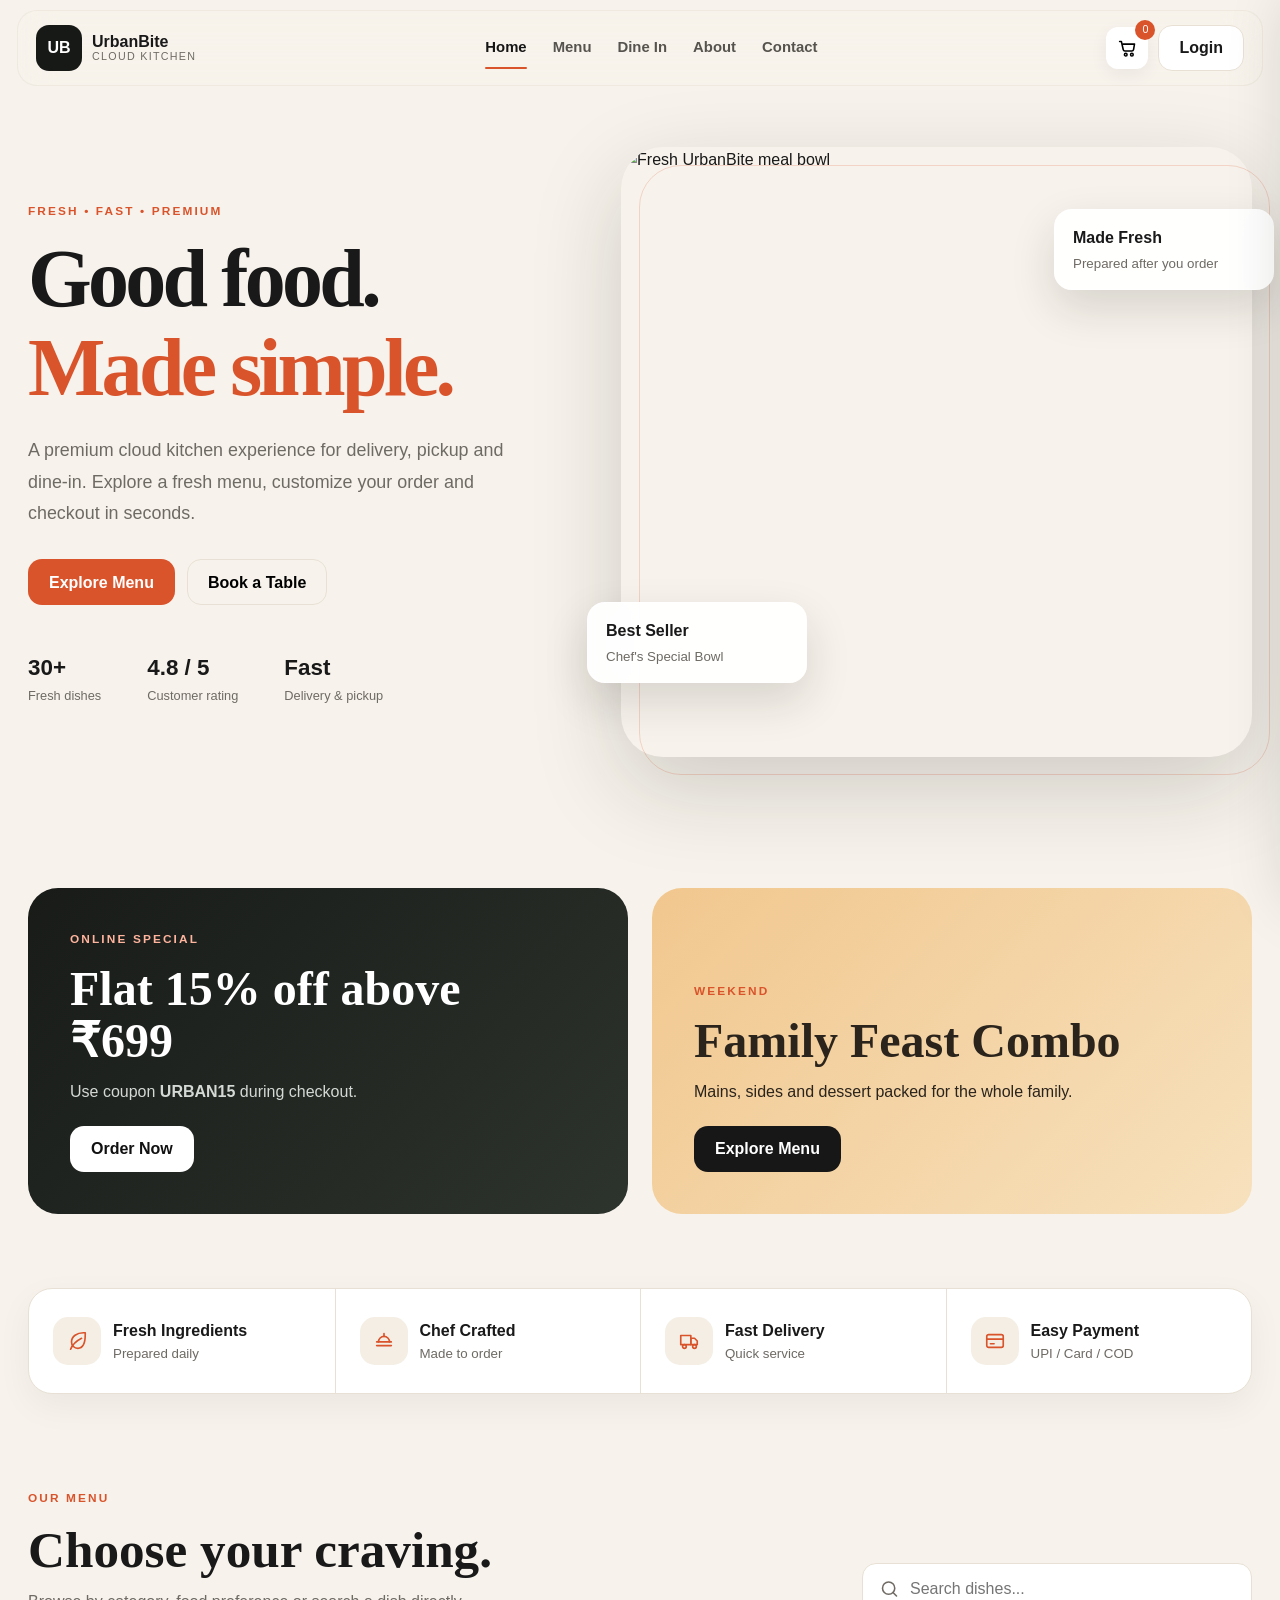
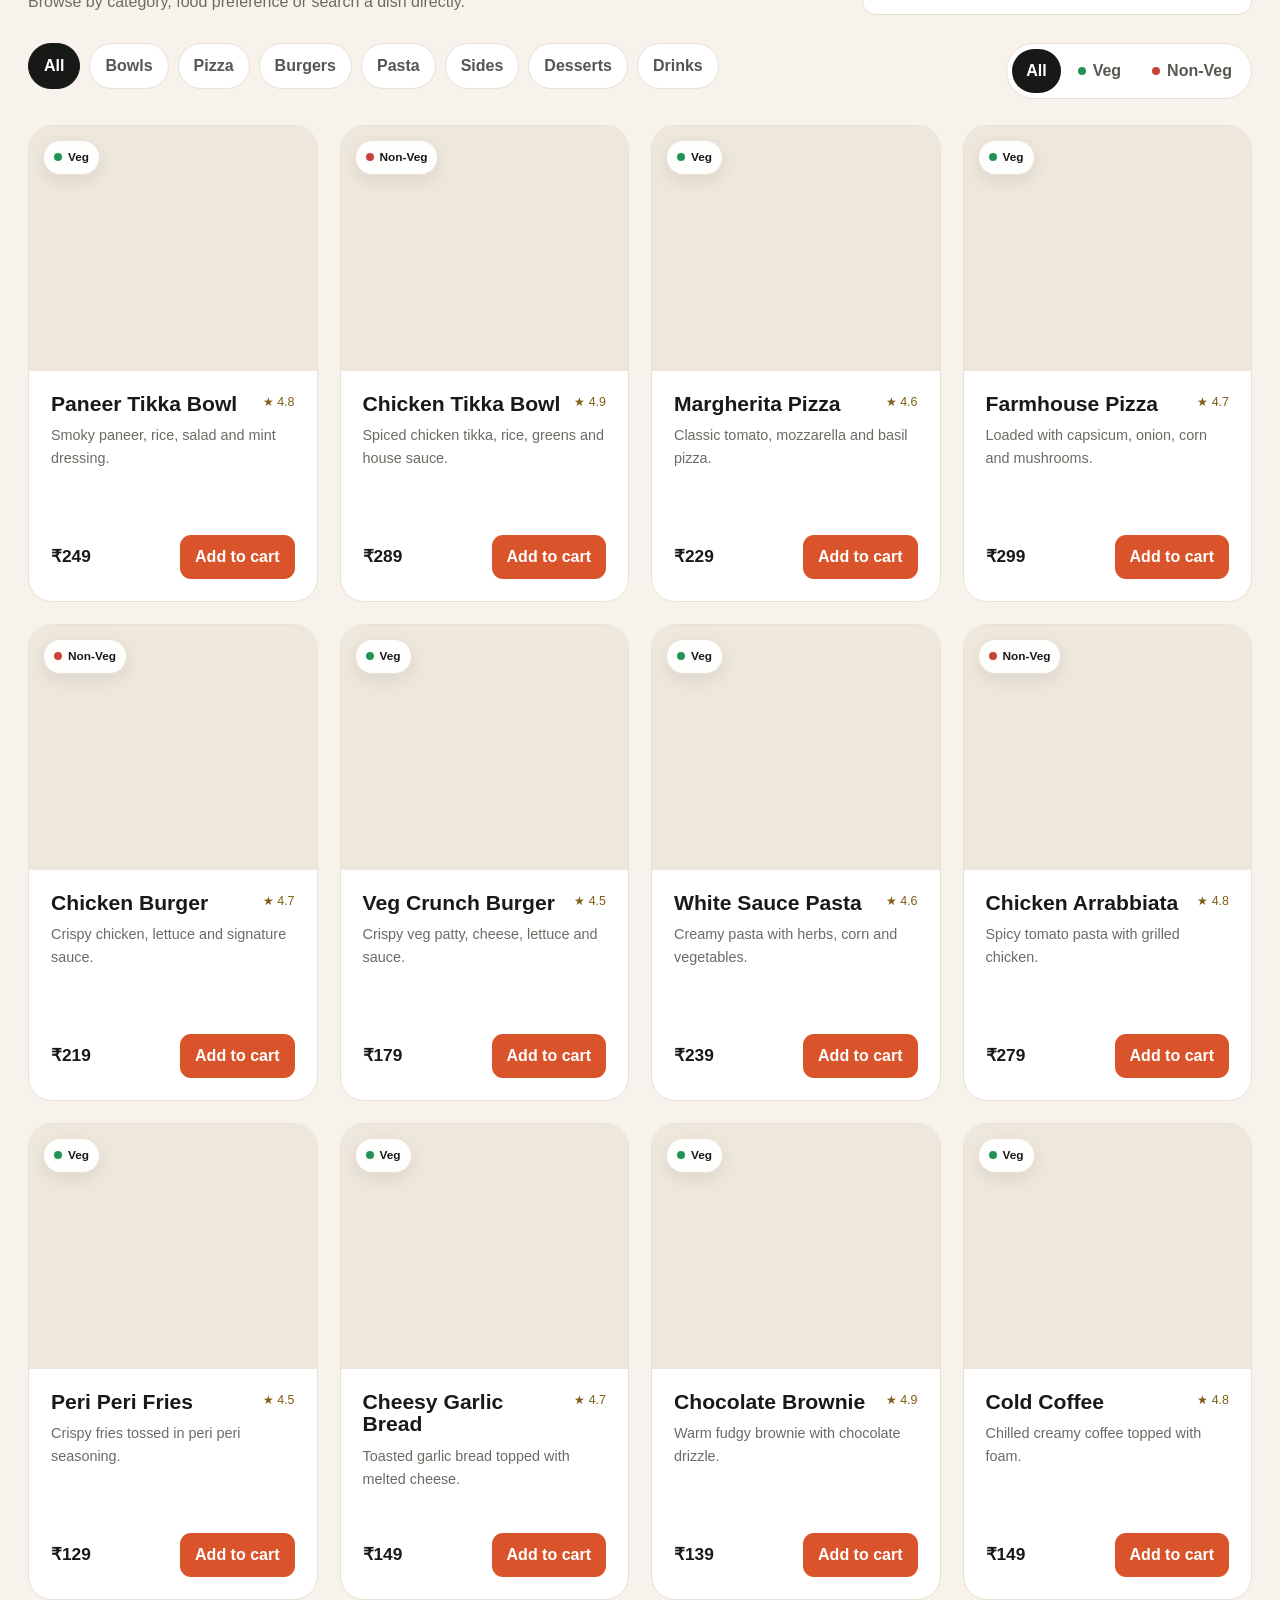
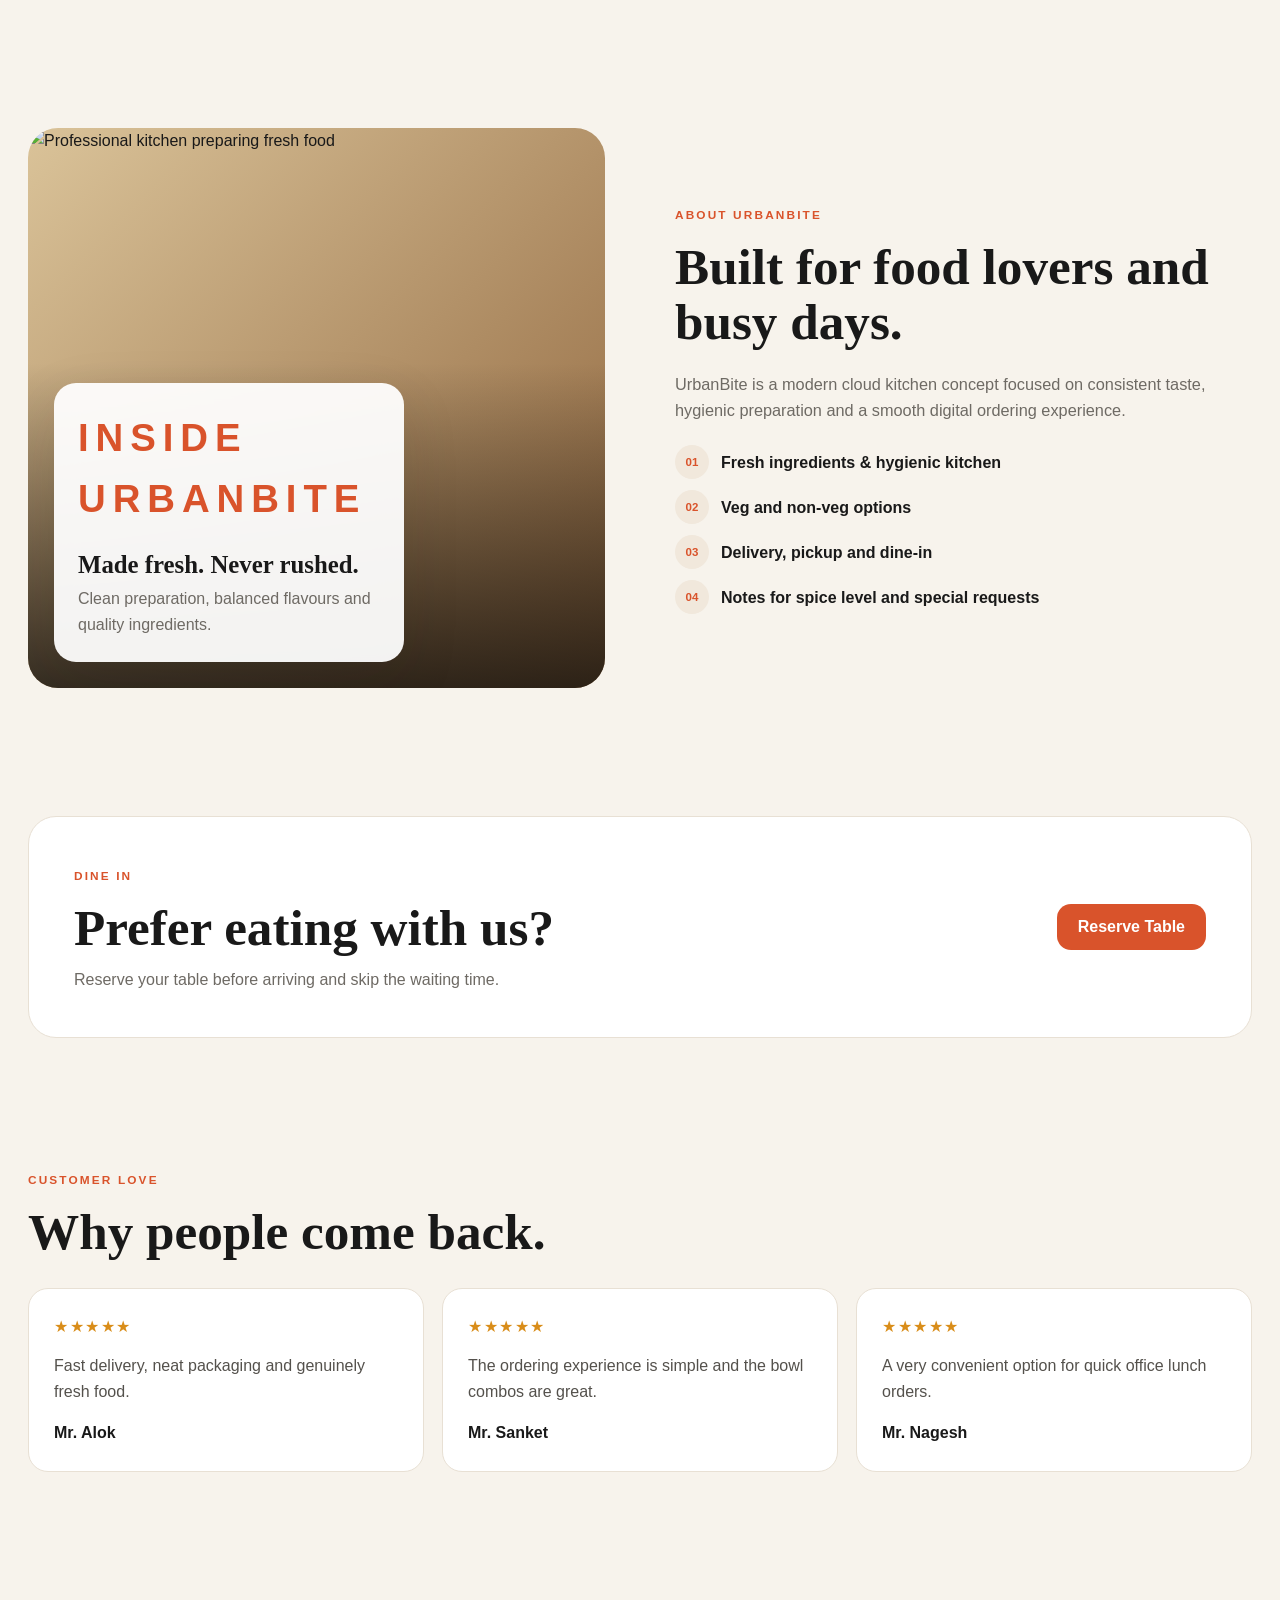
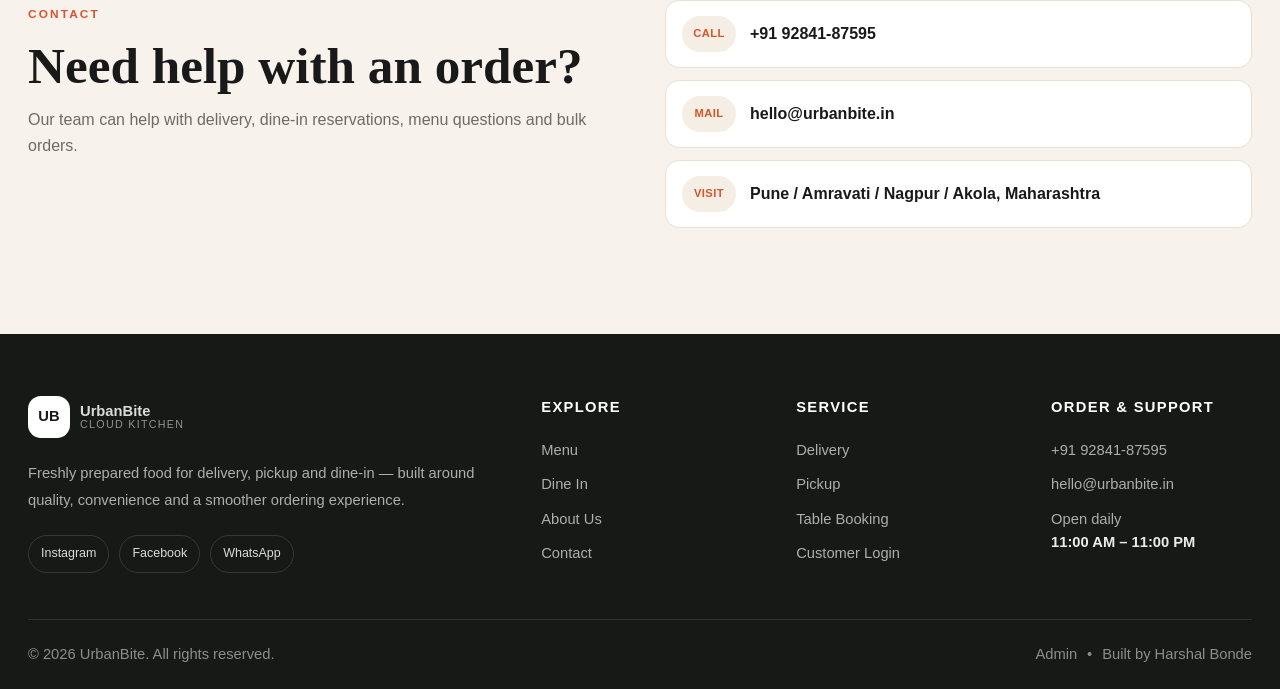
==== commit e687a72c: "new updated code" ====
--- a/index.html
+++ b/index.html
@@ -1,26 +1,22 @@
 <!DOCTYPE html>
 <html lang="en">
-
 <head>
   <meta charset="UTF-8">
   <meta name="viewport" content="width=device-width, initial-scale=1.0">
   <meta name="description" content="UrbanBite - Premium Cloud Kitchen">
   <title>UrbanBite | Cloud Kitchen</title>
   <link rel="shortcut icon" href="fevicon.png" type="image/x-icon">
+  <link rel="preconnect" href="https://images.unsplash.com">
   <link rel="stylesheet" href="styles.css">
 </head>
-
 <body>
   <header class="site-header">
     <a class="brand" href="#home" aria-label="UrbanBite home">
       <span class="brand-mark">UB</span>
-      <span class="brand-copy">
-        <strong>UrbanBite</strong>
-        <small>Cloud Kitchen</small>
-      </span>
+      <span class="brand-copy"><strong>UrbanBite</strong><small>Cloud Kitchen</small></span>
     </a>
 
-    <button class="menu-toggle" id="menuToggle" aria-label="Toggle navigation" aria-expanded="false">☰</button>
+    <button class="menu-toggle" id="menuToggle" aria-label="Toggle navigation" aria-expanded="false">Menu</button>
 
     <nav class="nav-links" id="navLinks">
       <a href="#home" class="active">Home</a>
@@ -32,7 +28,8 @@
 
     <div class="header-actions">
       <button class="icon-btn cart-open-btn" id="openCart" aria-label="Open cart">
-        🛒 <span id="cartCount">0</span>
+        <svg viewBox="0 0 24 24" aria-hidden="true"><path d="M3 4h2l2.1 9.2a2 2 0 0 0 2 1.6h7.8a2 2 0 0 0 2-1.6L20 7H7"/><circle cx="10" cy="19" r="1.5"/><circle cx="17" cy="19" r="1.5"/></svg>
+        <span id="cartCount">0</span>
       </button>
       <a class="btn btn-outline" href="login.html" id="accountBtn">Login</a>
     </div>
@@ -43,42 +40,28 @@
       <div class="hero-copy">
         <span class="eyebrow">Fresh • Fast • Premium</span>
         <h1>Good food.<br><span>Made simple.</span></h1>
-        <p>
-          A premium cloud kitchen experience for delivery, pickup and dine-in.
-          Explore the menu, customize your order and checkout in seconds.
-        </p>
+        <p>A premium cloud kitchen experience for delivery, pickup and dine-in. Explore a fresh menu, customize your order and checkout in seconds.</p>
         <div class="hero-actions">
           <a class="btn btn-primary" href="#menu">Explore Menu</a>
           <button class="btn btn-ghost" data-open-booking>Book a Table</button>
         </div>
-
         <div class="hero-stats">
-          <div><strong>30+</strong><span>Dishes</span></div>
-          <div><strong>4.8 ★</strong><span>Rating</span></div>
-          <!-- <div><strong>25 min</strong><span>Avg. Delivery</span></div> -->
-        </div>
-      </div>
-
-      <div class="hero-visual" aria-hidden="true">
-        <div class="food-orbit">
-          <div class="plate">
-            <div class="food-bowl">🍛</div>
-          </div>
-          <div class="floating-card card-1">
-            <span>🔥</span>
-            <div><strong>Best Seller</strong><small>Chef's Special Bowl</small></div>
-          </div>
-          <div class="floating-card card-2">
-            <span>⚡</span>
-            <div><strong>Fast Delivery</strong><small>Fresh & hot</small></div>
-          </div>
-        </div>
-      </div>
-    </section>
-
-    
-
-    <section class="section promo-grid">
+          <div><strong>30+</strong><span>Fresh dishes</span></div>
+          <div><strong>4.8 / 5</strong><span>Customer rating</span></div>
+          <div><strong>Fast</strong><span>Delivery & pickup</span></div>
+        </div>
+      </div>
+
+      <div class="hero-visual">
+        <div class="hero-photo-wrap">
+          <img class="hero-photo" src="https://images.unsplash.com/photo-1515003197210-e0cd71810b5f?auto=format&fit=crop&w=1200&q=88" alt="Fresh UrbanBite meal bowl">
+          <div class="floating-card card-1"><strong>Best Seller</strong><small>Chef's Special Bowl</small></div>
+          <div class="floating-card card-2"><strong>Made Fresh</strong><small>Prepared after you order</small></div>
+        </div>
+      </div>
+    </section>
+
+    <section class="section promo-grid" aria-label="Current offers">
       <article class="promo-card dark-card">
         <span class="eyebrow">Online Special</span>
         <h3>Flat 15% off above ₹699</h3>
@@ -93,52 +76,55 @@
       </article>
     </section>
 
-
-    <section class="feature-strip">
-      <article><span>🥬</span>
+    <section class="feature-strip" aria-label="UrbanBite benefits">
+      <article>
+        <span class="feature-icon"><svg viewBox="0 0 24 24"><path d="M19 3C12 3 6 7 6 13c0 4 3 7 7 7 6 0 8-7 8-15V3h-2Z"/><path d="M5 21c2-5 6-9 12-12"/></svg></span>
         <div><strong>Fresh Ingredients</strong><small>Prepared daily</small></div>
       </article>
-      <article><span>👨‍🍳</span>
+      <article>
+        <span class="feature-icon"><svg viewBox="0 0 24 24"><path d="M4 13h16"/><path d="M6 13a6 6 0 0 1 12 0"/><path d="M12 7V4"/><path d="M4 17h16"/></svg></span>
         <div><strong>Chef Crafted</strong><small>Made to order</small></div>
       </article>
-      <article><span>🛵</span>
+      <article>
+        <span class="feature-icon"><svg viewBox="0 0 24 24"><path d="M3 6h11v10H3z"/><path d="M14 9h4l3 3v4h-7z"/><circle cx="7" cy="18" r="2"/><circle cx="18" cy="18" r="2"/></svg></span>
         <div><strong>Fast Delivery</strong><small>Quick service</small></div>
       </article>
-      <article><span>💳</span>
+      <article>
+        <span class="feature-icon"><svg viewBox="0 0 24 24"><rect x="3" y="5" width="18" height="14" rx="2"/><path d="M3 10h18"/><path d="M7 15h4"/></svg></span>
         <div><strong>Easy Payment</strong><small>UPI / Card / COD</small></div>
       </article>
     </section>
-
 
     <section class="section menu-section" id="menu">
       <div class="section-heading">
         <div>
           <span class="eyebrow">Our Menu</span>
           <h2>Choose your craving.</h2>
+          <p class="section-subtitle">Browse by category, food preference or search a dish directly.</p>
         </div>
         <label class="search-box">
-          <span>⌕</span>
+          <svg viewBox="0 0 24 24" aria-hidden="true"><circle cx="11" cy="11" r="7"/><path d="m20 20-4-4"/></svg>
           <input type="search" id="menuSearch" placeholder="Search dishes..." aria-label="Search dishes">
         </label>
       </div>
 
       <div class="menu-toolbar">
         <div class="category-tabs" id="categoryTabs"></div>
-        <label class="veg-filter">
-          <input type="checkbox" id="vegOnly">
-          <span>Veg only</span>
-        </label>
+        <div class="food-type-filter" aria-label="Food type filter">
+          <button class="active" type="button" data-food-filter="All">All</button>
+          <button type="button" data-food-filter="Veg"><i class="veg-dot"></i>Veg</button>
+          <button type="button" data-food-filter="Non-Veg"><i class="nonveg-dot"></i>Non-Veg</button>
+        </div>
       </div>
 
       <div class="menu-grid" id="menuGrid"></div>
     </section>
 
-    
-
     <section class="section split-section" id="about">
-      <div class="about-visual">
+      <div class="about-visual about-photo-card">
+        <img src="https://images.unsplash.com/photo-1556911220-bff31c812dba?auto=format&fit=crop&w=1200&q=88" alt="Professional kitchen preparing fresh food" loading="lazy">
         <div class="about-panel">
-          <span>👨‍🍳</span>
+          <span class="eyebrow">Inside UrbanBite</span>
           <h3>Made fresh. Never rushed.</h3>
           <p>Clean preparation, balanced flavours and quality ingredients.</p>
         </div>
@@ -146,15 +132,12 @@
       <div class="about-copy">
         <span class="eyebrow">About UrbanBite</span>
         <h2>Built for food lovers and busy days.</h2>
-        <p>
-          UrbanBite is a modern cloud kitchen concept focused on consistent taste,
-          hygienic preparation and a smooth digital ordering experience.
-        </p>
+        <p>UrbanBite is a modern cloud kitchen concept focused on consistent taste, hygienic preparation and a smooth digital ordering experience.</p>
         <div class="check-list">
-          <p>✓ Fresh ingredients & hygienic kitchen</p>
-          <p>✓ Veg and non-veg options</p>
-          <p>✓ Delivery, pickup and dine-in</p>
-          <p>✓ Notes for spice level and special requests</p>
+          <p><span>01</span> Fresh ingredients & hygienic kitchen</p>
+          <p><span>02</span> Veg and non-veg options</p>
+          <p><span>03</span> Delivery, pickup and dine-in</p>
+          <p><span>04</span> Notes for spice level and special requests</p>
         </div>
       </div>
     </section>
@@ -172,24 +155,12 @@
 
     <section class="section testimonials">
       <div class="section-heading">
-        <div>
-          <span class="eyebrow">Customer Love</span>
-          <h2>Why people come back.</h2>
-        </div>
+        <div><span class="eyebrow">Customer Love</span><h2>Why people come back.</h2></div>
       </div>
       <div class="testimonial-grid">
-        <article>
-          <div class="stars">★★★★★</div>
-          <p>Fast delivery, neat packaging and genuinely fresh food.</p><strong>Mr. Alok</strong>
-        </article>
-        <article>
-          <div class="stars">★★★★★</div>
-          <p>The ordering experience is simple and the bowl combos are great.</p><strong>Mr. Sanket</strong>
-        </article>
-        <article>
-          <div class="stars">★★★★★</div>
-          <p>A very convenient option for quick office lunch orders.</p><strong>Mr. Nagesh</strong>
-        </article>
+        <article><div class="stars">★★★★★</div><p>Fast delivery, neat packaging and genuinely fresh food.</p><strong>Mr. Alok</strong></article>
+        <article><div class="stars">★★★★★</div><p>The ordering experience is simple and the bowl combos are great.</p><strong>Mr. Sanket</strong></article>
+        <article><div class="stars">★★★★★</div><p>A very convenient option for quick office lunch orders.</p><strong>Mr. Nagesh</strong></article>
       </div>
     </section>
 
@@ -197,31 +168,64 @@
       <div>
         <span class="eyebrow">Contact</span>
         <h2>Need help with an order?</h2>
-        <p>Replace these demo details with your actual cloud kitchen contact information.</p>
+        <p>Our team can help with delivery, dine-in reservations, menu questions and bulk orders.</p>
       </div>
       <div class="contact-cards">
-        <a href="tel:+919999999999">📞 +91 92841-87595</a>
-        <a href="mailto:hello@urbanbite.in">✉️ hello@urbanbite.in</a>
-        <span>📍Pune/Amravati/Nagpur/Akola, Maharashtra, India</span>
+        <a href="tel:+919284187595"><span class="contact-icon">Call</span><strong>+91 92841-87595</strong></a>
+        <a href="mailto:hello@urbanbite.in"><span class="contact-icon">Mail</span><strong>hello@urbanbite.in</strong></a>
+        <span><span class="contact-icon">Visit</span><strong>Pune / Amravati / Nagpur / Akola, Maharashtra</strong></span>
       </div>
     </section>
   </main>
 
-  <footer>
-    <div class="brand">
-      <span class="brand-mark">UB</span>
-      <span class="brand-copy"><strong>UrbanBite</strong><small>Cloud Kitchen</small></span>
-    </div>
-    <p>© <span id="year"></span> UrbanBite. HTML • CSS • JavaScript</p>
-    <a href="admin.html">Harshal Bonde</a>
+  <footer class="commercial-footer">
+    <div class="footer-main">
+      <div class="footer-brand-column">
+        <div class="brand footer-brand">
+          <span class="brand-mark">UB</span>
+          <span class="brand-copy"><strong>UrbanBite</strong><small>Cloud Kitchen</small></span>
+        </div>
+        <p>Freshly prepared food for delivery, pickup and dine-in — built around quality, convenience and a smoother ordering experience.</p>
+        <div class="footer-socials">
+          <a href="#" aria-label="Instagram">Instagram</a>
+          <a href="#" aria-label="Facebook">Facebook</a>
+          <a href="#" aria-label="WhatsApp">WhatsApp</a>
+        </div>
+      </div>
+
+      <div class="footer-column">
+        <h4>Explore</h4>
+        <a href="#menu">Menu</a>
+        <a href="#dinein">Dine In</a>
+        <a href="#about">About Us</a>
+        <a href="#contact">Contact</a>
+      </div>
+
+      <div class="footer-column">
+        <h4>Service</h4>
+        <a href="#menu">Delivery</a>
+        <a href="#menu">Pickup</a>
+        <button type="button" data-open-booking>Table Booking</button>
+        <a href="login.html">Customer Login</a>
+      </div>
+
+      <div class="footer-column footer-contact-column">
+        <h4>Order & Support</h4>
+        <a href="tel:+919284187595">+91 92841-87595</a>
+        <a href="mailto:hello@urbanbite.in">hello@urbanbite.in</a>
+        <p>Open daily<br><strong>11:00 AM – 11:00 PM</strong></p>
+      </div>
+    </div>
+    <div class="footer-bottom">
+      <p>© <span id="year"></span> UrbanBite. All rights reserved.</p>
+      <div><a href="admin.html">Admin</a><span>•</span><span>Built by Harshal Bonde</span></div>
+    </div>
   </footer>
 
   <aside class="cart-drawer" id="cartDrawer" aria-hidden="true">
     <div class="drawer-head">
-      <div><small>Your Order</small>
-        <h3>Cart</h3>
-      </div>
-      <button class="icon-btn" id="closeCart" aria-label="Close cart">✕</button>
+      <div><small>Your Order</small><h3>Cart</h3></div>
+      <button class="icon-btn" id="closeCart" aria-label="Close cart">×</button>
     </div>
     <div class="cart-items" id="cartItems"></div>
     <div class="coupon-row">
@@ -242,10 +246,8 @@
   <div class="modal" id="bookingModal" aria-hidden="true">
     <div class="modal-card">
       <div class="modal-head">
-        <div><small>Dine In</small>
-          <h3>Reserve a Table</h3>
-        </div>
-        <button class="icon-btn modal-close" data-close-modal>✕</button>
+        <div><small>Dine In</small><h3>Reserve a Table</h3></div>
+        <button class="icon-btn modal-close" data-close-modal>×</button>
       </div>
       <form id="bookingForm" class="form-grid">
         <label>Full Name<input required name="name" placeholder="Your name"></label>
@@ -253,22 +255,10 @@
         <label>Date<input required name="date" type="date"></label>
         <label>Time<input required name="time" type="time"></label>
         <label>Guests
-          <select required name="guests">
-            <option value="">Select</option>
-            <option>1</option>
-            <option>2</option>
-            <option>3</option>
-            <option>4</option>
-            <option>5</option>
-            <option>6+</option>
-          </select>
+          <select required name="guests"><option value="">Select</option><option>1</option><option>2</option><option>3</option><option>4</option><option>5</option><option>6+</option></select>
         </label>
         <label>Seating
-          <select name="seating">
-            <option>Indoor</option>
-            <option>Outdoor</option>
-            <option>No preference</option>
-          </select>
+          <select name="seating"><option>Indoor</option><option>Outdoor</option><option>No preference</option></select>
         </label>
         <button class="btn btn-primary full span-2" type="submit">Confirm Reservation</button>
       </form>
@@ -278,31 +268,20 @@
   <div class="modal" id="checkoutModal" aria-hidden="true">
     <div class="modal-card checkout-card">
       <div class="modal-head">
-        <div><small>Checkout</small>
-          <h3>Complete Your Order</h3>
-        </div>
-        <button class="icon-btn modal-close" data-close-modal>✕</button>
+        <div><small>Checkout</small><h3>Complete Your Order</h3></div>
+        <button class="icon-btn modal-close" data-close-modal>×</button>
       </div>
       <form id="checkoutForm" class="form-grid">
         <label>Full Name<input required name="name" placeholder="Your name"></label>
         <label>Phone<input required name="phone" type="tel" placeholder="Mobile number"></label>
-        <label class="span-2">Delivery Address<textarea required name="address"
-            placeholder="House no, area, landmark"></textarea></label>
+        <label class="span-2">Delivery Address<textarea required name="address" placeholder="House no, area, landmark"></textarea></label>
         <label>Order Type
-          <select name="orderType" id="orderType">
-            <option>Delivery</option>
-            <option>Pickup</option>
-          </select>
+          <select name="orderType" id="orderType"><option>Delivery</option><option>Pickup</option></select>
         </label>
         <label>Payment
-          <select name="payment">
-            <option>Cash on Delivery</option>
-            <option>UPI (Any)</option>
-            <option>Card (Debit/Credit)</option>
-          </select>
-        </label>
-        <label class="span-2">Instructions<textarea name="notes"
-            placeholder="Less spicy, no onion, etc."></textarea></label>
+          <select name="payment"><option>Cash on Delivery</option><option>UPI (Any)</option><option>Card (Debit/Credit)</option></select>
+        </label>
+        <label class="span-2">Instructions<textarea name="notes" placeholder="Less spicy, no onion, etc."></textarea></label>
         <button class="btn btn-primary full span-2" type="submit">Place Order</button>
       </form>
     </div>
@@ -313,5 +292,4 @@
   <script src="data.js"></script>
   <script src="app.js"></script>
 </body>
-
-</html>+</html>
--- a/styles.css
+++ b/styles.css
@@ -4883,4 +4883,936 @@
   .profile-nav button {
     text-align: left;
   }
-}+}
+/* =========================================================
+   UrbanBite 2026 enhancements: fluid storefront + admin tools
+   ========================================================= */
+
+:root {
+  --site-max: 1480px;
+  --admin-soft: #f7f5f0;
+}
+
+body:not(.admin-page):not(.auth-page):not(.profile-page) {
+  overflow-x: hidden;
+}
+
+body:not(.admin-page):not(.auth-page):not(.profile-page) .section {
+  width: min(var(--site-max), calc(100% - 56px));
+  padding: 64px 0;
+}
+
+body:not(.admin-page):not(.auth-page):not(.profile-page) .site-header {
+  width: min(1520px, calc(100% - 34px));
+  padding: 14px 18px;
+  border-radius: 20px;
+}
+
+.site-header .brand-mark {
+  width: 46px;
+  height: 46px;
+}
+
+.cart-open-btn svg,
+.search-box svg,
+.feature-icon svg {
+  width: 22px;
+  height: 22px;
+  fill: none;
+  stroke: currentColor;
+  stroke-width: 1.8;
+  stroke-linecap: round;
+  stroke-linejoin: round;
+}
+
+.cart-open-btn svg {
+  width: 21px;
+  height: 21px;
+}
+
+.hero {
+  min-height: 82vh;
+  grid-template-columns: minmax(0, .9fr) minmax(560px, 1.1fr);
+  gap: clamp(40px, 6vw, 96px);
+  padding-top: 58px !important;
+  align-items: center;
+}
+
+.hero h1 {
+  font-size: clamp(4rem, 6.4vw, 7.2rem);
+  letter-spacing: -.045em;
+}
+
+.hero-copy > p {
+  max-width: 720px;
+  font-size: clamp(1.05rem, 1.4vw, 1.22rem);
+  line-height: 1.75;
+}
+
+.hero-stats {
+  gap: 46px;
+}
+
+.hero-stats strong {
+  font-size: 1.4rem;
+}
+
+.hero-photo-wrap {
+  position: relative;
+  width: 100%;
+  min-height: 610px;
+  border-radius: 42px;
+  overflow: visible;
+}
+
+.hero-photo {
+  width: 100%;
+  height: 610px;
+  display: block;
+  object-fit: cover;
+  border-radius: 42px;
+  box-shadow: 0 30px 90px rgba(29, 24, 18, .18);
+}
+
+.hero-photo-wrap::after {
+  content: "";
+  position: absolute;
+  inset: 18px -18px -18px 18px;
+  border: 1px solid rgba(217, 83, 43, .2);
+  border-radius: 42px;
+  z-index: -1;
+}
+
+.hero-photo-wrap .floating-card {
+  position: absolute;
+  min-width: 220px;
+  background: rgba(255,255,255,.94);
+  backdrop-filter: blur(12px);
+  border: 1px solid rgba(255,255,255,.75);
+  border-radius: 18px;
+  padding: 15px 18px;
+  box-shadow: 0 18px 45px rgba(25, 20, 15, .14);
+  display: grid;
+  gap: 2px;
+}
+
+.hero-photo-wrap .floating-card strong,
+.hero-photo-wrap .floating-card small {
+  display: block;
+}
+
+.hero-photo-wrap .card-1 {
+  left: -34px;
+  bottom: 74px;
+}
+
+.hero-photo-wrap .card-2 {
+  right: -22px;
+  top: 62px;
+}
+
+.promo-grid {
+  gap: 24px;
+}
+
+.promo-card {
+  min-height: 310px;
+  padding: 42px;
+  border-radius: 30px;
+}
+
+.feature-strip {
+  width: min(var(--site-max), calc(100% - 56px));
+  margin: 10px auto 26px;
+  border-radius: 24px;
+  overflow: hidden;
+}
+
+.feature-strip article {
+  padding: 28px 24px;
+}
+
+.feature-strip article > .feature-icon {
+  width: 48px;
+  height: 48px;
+  flex: 0 0 48px;
+  border-radius: 15px;
+  display: grid;
+  place-items: center;
+  background: #f4eee4;
+  color: var(--accent);
+  font-size: 0;
+}
+
+.section-heading {
+  gap: 32px;
+}
+
+.section-subtitle {
+  color: var(--muted);
+  margin-top: 12px;
+  max-width: 620px;
+}
+
+.search-box {
+  min-width: min(390px, 100%);
+  min-height: 52px;
+  padding: 0 16px;
+  gap: 10px;
+}
+
+.search-box > svg {
+  flex: 0 0 21px;
+  color: #6f6a63;
+}
+
+.menu-toolbar {
+  align-items: flex-start;
+  gap: 16px;
+}
+
+.category-tabs {
+  flex: 1;
+}
+
+.category-tabs button,
+.food-type-filter button {
+  transition: transform .2s ease, background .2s ease, color .2s ease, border-color .2s ease, box-shadow .2s ease;
+}
+
+.category-tabs button:hover,
+.food-type-filter button:hover {
+  transform: translateY(-2px);
+  box-shadow: 0 7px 20px rgba(30, 24, 16, .08);
+}
+
+.food-type-filter {
+  display: inline-flex;
+  align-items: center;
+  padding: 5px;
+  border: 1px solid var(--line);
+  border-radius: 999px;
+  background: #fff;
+  gap: 3px;
+  white-space: nowrap;
+}
+
+.food-type-filter button {
+  border: 0;
+  background: transparent;
+  border-radius: 999px;
+  padding: 9px 14px;
+  color: #5a5650;
+  font-weight: 800;
+  display: inline-flex;
+  align-items: center;
+  gap: 7px;
+}
+
+.food-type-filter button.active {
+  background: var(--dark);
+  color: #fff;
+}
+
+.food-type-filter i,
+.food-badge i {
+  width: 8px;
+  height: 8px;
+  border-radius: 50%;
+  display: inline-block;
+}
+
+.veg-dot,
+.food-badge.veg i { background: #259255; }
+.nonveg-dot,
+.food-badge.nonveg i { background: #c94138; }
+
+.menu-grid {
+  grid-template-columns: repeat(4, minmax(0, 1fr));
+  gap: 22px;
+}
+
+.menu-card {
+  border-radius: 24px;
+  overflow: hidden;
+  min-height: 100%;
+  background: #fff;
+}
+
+.menu-image {
+  height: 245px;
+  min-height: 245px;
+  position: relative;
+  overflow: hidden;
+  padding: 0;
+  background: #eee7dc;
+  display: block;
+}
+
+.menu-image > img {
+  width: 100%;
+  height: 100%;
+  object-fit: cover;
+  display: block;
+  transition: transform .45s ease;
+}
+
+.menu-card:hover .menu-image > img {
+  transform: scale(1.055);
+}
+
+.food-badge,
+.stock-badge {
+  position: absolute;
+  top: 14px;
+  z-index: 2;
+  border-radius: 999px;
+  padding: 7px 10px;
+  background: rgba(255,255,255,.94);
+  backdrop-filter: blur(8px);
+  font-size: .74rem;
+  font-weight: 850;
+  box-shadow: 0 6px 18px rgba(0,0,0,.08);
+}
+
+.food-badge {
+  left: 14px;
+  display: inline-flex;
+  align-items: center;
+  gap: 6px;
+}
+
+.stock-badge {
+  right: 14px;
+  background: rgba(25,25,25,.91);
+  color: #fff;
+}
+
+.menu-card-body {
+  min-height: 230px;
+  padding: 22px;
+}
+
+.menu-card h3 {
+  font-size: 1.32rem;
+}
+
+.menu-card.is-unavailable .menu-image img {
+  filter: grayscale(.6) brightness(.75);
+}
+
+.add-btn {
+  min-height: 40px;
+  padding: 9px 15px;
+}
+
+.add-btn:disabled {
+  background: #b8b2aa;
+  cursor: not-allowed;
+  transform: none;
+}
+
+.about-photo-card {
+  min-height: 560px;
+  padding: 0;
+  overflow: hidden;
+  position: relative;
+  border-radius: 30px;
+}
+
+.about-photo-card > img {
+  width: 100%;
+  height: 100%;
+  min-height: 560px;
+  object-fit: cover;
+  display: block;
+}
+
+.about-photo-card::after {
+  content: "";
+  position: absolute;
+  inset: 0;
+  background: linear-gradient(to top, rgba(13,12,10,.76), rgba(13,12,10,0) 58%);
+}
+
+.about-photo-card .about-panel {
+  position: absolute;
+  z-index: 2;
+  left: 26px;
+  right: 26px;
+  bottom: 26px;
+  background: rgba(255,255,255,.94);
+  backdrop-filter: blur(12px);
+  border-radius: 22px;
+  padding: 24px;
+}
+
+.check-list p {
+  display: grid;
+  grid-template-columns: 34px 1fr;
+  align-items: center;
+  gap: 12px;
+}
+
+.check-list p > span {
+  width: 34px;
+  height: 34px;
+  display: grid;
+  place-items: center;
+  border-radius: 50%;
+  background: #f1e8dc;
+  color: var(--accent);
+  font-size: .72rem;
+  font-weight: 900;
+}
+
+.contact-cards > * {
+  display: flex;
+  gap: 14px;
+  align-items: center;
+  min-height: 64px;
+}
+
+.contact-icon {
+  flex: 0 0 54px;
+  width: 54px;
+  height: 36px;
+  display: grid;
+  place-items: center;
+  border-radius: 999px;
+  background: #f4eee4;
+  color: var(--accent);
+  font-size: .7rem;
+  font-weight: 900;
+  text-transform: uppercase;
+  letter-spacing: .04em;
+}
+
+.commercial-footer {
+  width: 100%;
+  margin: 42px 0 0;
+  padding: 0;
+  border: 0;
+  display: block;
+  background: #171916;
+  color: #d9ddd9;
+  font-size: .92rem;
+}
+
+.footer-main,
+.footer-bottom {
+  width: min(var(--site-max), calc(100% - 56px));
+  margin: auto;
+}
+
+.footer-main {
+  display: grid;
+  grid-template-columns: 1.6fr repeat(3, minmax(150px, .7fr));
+  gap: 54px;
+  padding: 62px 0 46px;
+}
+
+.footer-brand-column {
+  max-width: 460px;
+}
+
+.footer-brand .brand-mark {
+  background: #fff;
+  color: #171916;
+}
+
+.footer-brand .brand-copy small {
+  color: #8e968e;
+}
+
+.footer-brand-column > p {
+  color: #aab0aa;
+  line-height: 1.8;
+  margin: 22px 0;
+}
+
+.footer-socials {
+  display: flex;
+  gap: 10px;
+  flex-wrap: wrap;
+}
+
+.footer-socials a {
+  border: 1px solid #343934;
+  padding: 8px 12px;
+  border-radius: 999px;
+  font-size: .78rem;
+}
+
+.footer-column {
+  display: flex;
+  flex-direction: column;
+  align-items: flex-start;
+  gap: 11px;
+}
+
+.footer-column h4 {
+  color: #fff;
+  font-size: .92rem;
+  text-transform: uppercase;
+  letter-spacing: .09em;
+  margin-bottom: 8px;
+}
+
+.footer-column a,
+.footer-column button,
+.footer-column p {
+  color: #aab0aa;
+  background: none;
+  border: 0;
+  padding: 0;
+  font: inherit;
+  text-align: left;
+}
+
+.footer-column a:hover,
+.footer-column button:hover {
+  color: #fff;
+}
+
+.footer-contact-column strong {
+  color: #e9ece9;
+}
+
+.footer-bottom {
+  min-height: 70px;
+  border-top: 1px solid #303430;
+  display: flex;
+  align-items: center;
+  justify-content: space-between;
+  gap: 20px;
+  color: #899089;
+}
+
+.footer-bottom > div {
+  display: flex;
+  gap: 10px;
+  align-items: center;
+}
+
+.cart-item-image {
+  width: 72px;
+  height: 72px;
+  object-fit: cover;
+  border-radius: 14px;
+  background: #eee8de;
+}
+
+.cart-item-unavailable {
+  opacity: .72;
+}
+
+.cart-empty-icon {
+  width: 66px;
+  height: 42px;
+  border-radius: 999px;
+  display: grid;
+  place-items: center;
+  margin: 0 auto 12px;
+  background: #f2ece3;
+  color: var(--muted);
+  font-weight: 900;
+  font-size: .8rem;
+  text-transform: uppercase;
+}
+
+/* Admin dashboard enhancements */
+.dashboard-filter-bar,
+.admin-card-toolbar {
+  display: flex;
+  align-items: center;
+  justify-content: space-between;
+  gap: 20px;
+}
+
+.dashboard-filter-bar {
+  margin-bottom: 18px;
+}
+
+.dashboard-filter-bar h3 {
+  font-family: inherit;
+  font-size: 1.25rem;
+}
+
+.dashboard-date-field {
+  display: flex;
+  align-items: center;
+  gap: 10px;
+  font-size: .78rem;
+  font-weight: 800;
+  color: #6d6963;
+}
+
+.dashboard-date-field input,
+.admin-toolbar-actions select {
+  border: 1px solid #ddd7ce;
+  background: #fff;
+  border-radius: 11px;
+  min-height: 42px;
+  padding: 0 12px;
+}
+
+.dashboard-activity-grid {
+  display: grid;
+  grid-template-columns: repeat(2, minmax(0, 1fr));
+  gap: 18px;
+}
+
+.activity-card {
+  min-width: 0;
+}
+
+.activity-card .card-title,
+.admin-card-toolbar {
+  display: flex;
+  align-items: center;
+  justify-content: space-between;
+}
+
+.status-pill {
+  padding: 6px 10px;
+  border-radius: 999px;
+  font-size: .7rem;
+  font-weight: 900;
+  text-transform: uppercase;
+}
+
+.status-pill.active { background: #fff2d8; color: #925f0f; }
+.status-pill.complete { background: #e4f4e9; color: #246c42; }
+
+.recent-order-button {
+  width: 100%;
+  background: transparent;
+  border: 0;
+  border-bottom: 1px solid #eeeae4;
+  text-align: left;
+}
+
+.recent-order-button:hover {
+  background: #faf8f4;
+}
+
+.compact-empty {
+  padding: 24px 12px;
+}
+
+.admin-toolbar-actions {
+  display: flex;
+  align-items: center;
+  gap: 10px;
+}
+
+.category-group-row td {
+  background: #f5f1ea;
+  color: #5e5a53;
+  font-weight: 900;
+  text-transform: uppercase;
+  letter-spacing: .08em;
+  font-size: .7rem;
+  padding-top: 10px;
+  padding-bottom: 10px;
+}
+
+.admin-dish-cell {
+  display: flex;
+  align-items: center;
+  gap: 12px;
+  min-width: 290px;
+}
+
+.admin-dish-cell img {
+  width: 62px;
+  height: 52px;
+  flex: 0 0 62px;
+  border-radius: 10px;
+  object-fit: cover;
+  background: #eee8df;
+}
+
+.admin-dish-cell strong,
+.admin-dish-cell small {
+  display: block;
+}
+
+.admin-dish-cell small {
+  max-width: 310px;
+  white-space: nowrap;
+  overflow: hidden;
+  text-overflow: ellipsis;
+}
+
+.type-chip,
+.availability-btn {
+  display: inline-flex;
+  align-items: center;
+  border-radius: 999px;
+  font-size: .72rem;
+  font-weight: 850;
+}
+
+.type-chip { padding: 5px 9px; }
+.type-chip.veg { background: #e4f5e9; color: #267345; }
+.type-chip.nonveg { background: #fbe7e5; color: #a33d35; }
+
+.availability-btn {
+  border: 0;
+  padding: 7px 10px;
+}
+.availability-btn.available { background: #e4f5e9; color: #267345; }
+.availability-btn.unavailable { background: #f4e9e7; color: #963e36; }
+
+.table-actions {
+  display: flex;
+  align-items: center;
+  gap: 7px;
+  flex-wrap: wrap;
+}
+
+.edit-btn,
+.success-btn,
+.neutral-btn {
+  border: 0;
+  border-radius: 8px;
+  padding: 7px 10px;
+  font-weight: 750;
+  font-size: .78rem;
+}
+
+.edit-btn { background: #ece9ff; color: #5546a7; }
+.success-btn { background: #e2f4e8; color: #246b41; }
+.neutral-btn { background: #edf0f2; color: #4e5860; }
+
+.admin-modal-card {
+  width: min(720px, calc(100% - 28px));
+  max-height: 90vh;
+  overflow: auto;
+}
+
+.wide-modal-card {
+  width: min(880px, calc(100% - 28px));
+}
+
+.availability-check {
+  display: flex !important;
+  flex-direction: row !important;
+  gap: 10px !important;
+  align-items: center !important;
+}
+
+.availability-check input {
+  width: 18px;
+  height: 18px;
+  accent-color: var(--green);
+}
+
+.order-items-editor {
+  border: 1px solid var(--line);
+  border-radius: 14px;
+  padding: 14px;
+  background: #fbfaf7;
+}
+
+.editor-title {
+  display: flex;
+  justify-content: space-between;
+  gap: 12px;
+  margin-bottom: 10px;
+}
+
+.order-edit-item {
+  display: grid;
+  grid-template-columns: 54px 1fr 80px;
+  align-items: center;
+  gap: 12px;
+  padding: 10px 0;
+  border-bottom: 1px solid #ebe6dd;
+}
+
+.order-edit-item:last-child { border-bottom: 0; }
+.order-edit-item img {
+  width: 54px;
+  height: 48px;
+  border-radius: 9px;
+  object-fit: cover;
+  background: #eee;
+}
+.order-edit-item strong,
+.order-edit-item small { display: block; }
+.order-edit-item label { gap: 4px; font-size: .7rem; }
+.order-edit-item input { width: 76px; }
+
+.order-total-preview {
+  display: flex;
+  align-items: center;
+  justify-content: space-between;
+  padding: 14px 16px;
+  border-radius: 12px;
+  background: #f3efe8;
+}
+.order-total-preview strong { font-size: 1.2rem; }
+
+.booking-admin-grid {
+  display: grid;
+  gap: 18px;
+}
+
+.booking-table {
+  min-width: 880px;
+}
+
+@media (min-width: 1600px) {
+  body:not(.admin-page):not(.auth-page):not(.profile-page) .section,
+  .feature-strip,
+  .footer-main,
+  .footer-bottom {
+    width: min(1540px, calc(100% - 80px));
+  }
+
+  .site-header {
+    width: min(1580px, calc(100% - 50px));
+  }
+
+  .menu-grid {
+    grid-template-columns: repeat(4, minmax(0, 1fr));
+  }
+}
+
+@media (max-width: 1180px) {
+  .hero {
+    grid-template-columns: 1fr 1fr;
+  }
+  .hero-photo-wrap,
+  .hero-photo {
+    min-height: 520px;
+    height: 520px;
+  }
+  .menu-grid {
+    grid-template-columns: repeat(3, minmax(0, 1fr));
+  }
+  .footer-main {
+    grid-template-columns: 1.4fr repeat(2, 1fr);
+  }
+  .footer-contact-column {
+    grid-column: 2 / 4;
+  }
+}
+
+@media (max-width: 980px) {
+  body:not(.admin-page):not(.auth-page):not(.profile-page) .section,
+  .feature-strip,
+  .footer-main,
+  .footer-bottom {
+    width: min(100% - 34px, 820px);
+  }
+  .hero {
+    grid-template-columns: 1fr;
+    min-height: auto;
+    padding-top: 54px !important;
+  }
+  .hero h1 {
+    font-size: clamp(3.5rem, 11vw, 5.8rem);
+  }
+  .hero-photo-wrap,
+  .hero-photo {
+    min-height: 560px;
+    height: 560px;
+  }
+  .menu-grid {
+    grid-template-columns: repeat(2, minmax(0, 1fr));
+  }
+  .menu-toolbar {
+    flex-direction: column;
+  }
+  .food-type-filter {
+    width: 100%;
+    justify-content: center;
+  }
+  .footer-main {
+    grid-template-columns: 1.5fr 1fr 1fr;
+    gap: 34px;
+  }
+  .dashboard-activity-grid {
+    grid-template-columns: 1fr;
+  }
+}
+
+@media (max-width: 720px) {
+  body:not(.admin-page):not(.auth-page):not(.profile-page) .section,
+  .feature-strip,
+  .footer-main,
+  .footer-bottom {
+    width: calc(100% - 28px);
+  }
+  body:not(.admin-page):not(.auth-page):not(.profile-page) .section {
+    padding: 48px 0;
+  }
+  .site-header {
+    width: calc(100% - 18px) !important;
+  }
+  .menu-toggle {
+    font-size: .78rem;
+    font-weight: 850;
+    border: 1px solid var(--line);
+    border-radius: 10px;
+    padding: 8px 10px;
+  }
+  .hero h1 {
+    font-size: clamp(3.1rem, 15vw, 4.8rem);
+  }
+  .hero-photo-wrap,
+  .hero-photo {
+    min-height: 420px;
+    height: 420px;
+    border-radius: 28px;
+  }
+  .hero-photo-wrap::after {
+    display: none;
+  }
+  .hero-photo-wrap .floating-card {
+    min-width: 0;
+    max-width: 72%;
+  }
+  .hero-photo-wrap .card-1 { left: 14px; bottom: 16px; }
+  .hero-photo-wrap .card-2 { right: 14px; top: 16px; }
+  .menu-grid {
+    grid-template-columns: 1fr;
+  }
+  .menu-image {
+    height: 270px;
+  }
+  .food-type-filter {
+    overflow-x: auto;
+    justify-content: flex-start;
+  }
+  .food-type-filter button {
+    flex: 1 0 auto;
+  }
+  .footer-main {
+    grid-template-columns: 1fr 1fr;
+    padding-top: 46px;
+  }
+  .footer-brand-column,
+  .footer-contact-column {
+    grid-column: 1 / -1;
+  }
+  .footer-bottom {
+    flex-direction: column;
+    align-items: flex-start;
+    justify-content: center;
+    padding: 18px 0;
+  }
+  .dashboard-filter-bar,
+  .admin-card-toolbar,
+  .admin-toolbar-actions {
+    align-items: stretch;
+    flex-direction: column;
+  }
+  .dashboard-date-field {
+    justify-content: space-between;
+  }
+}
